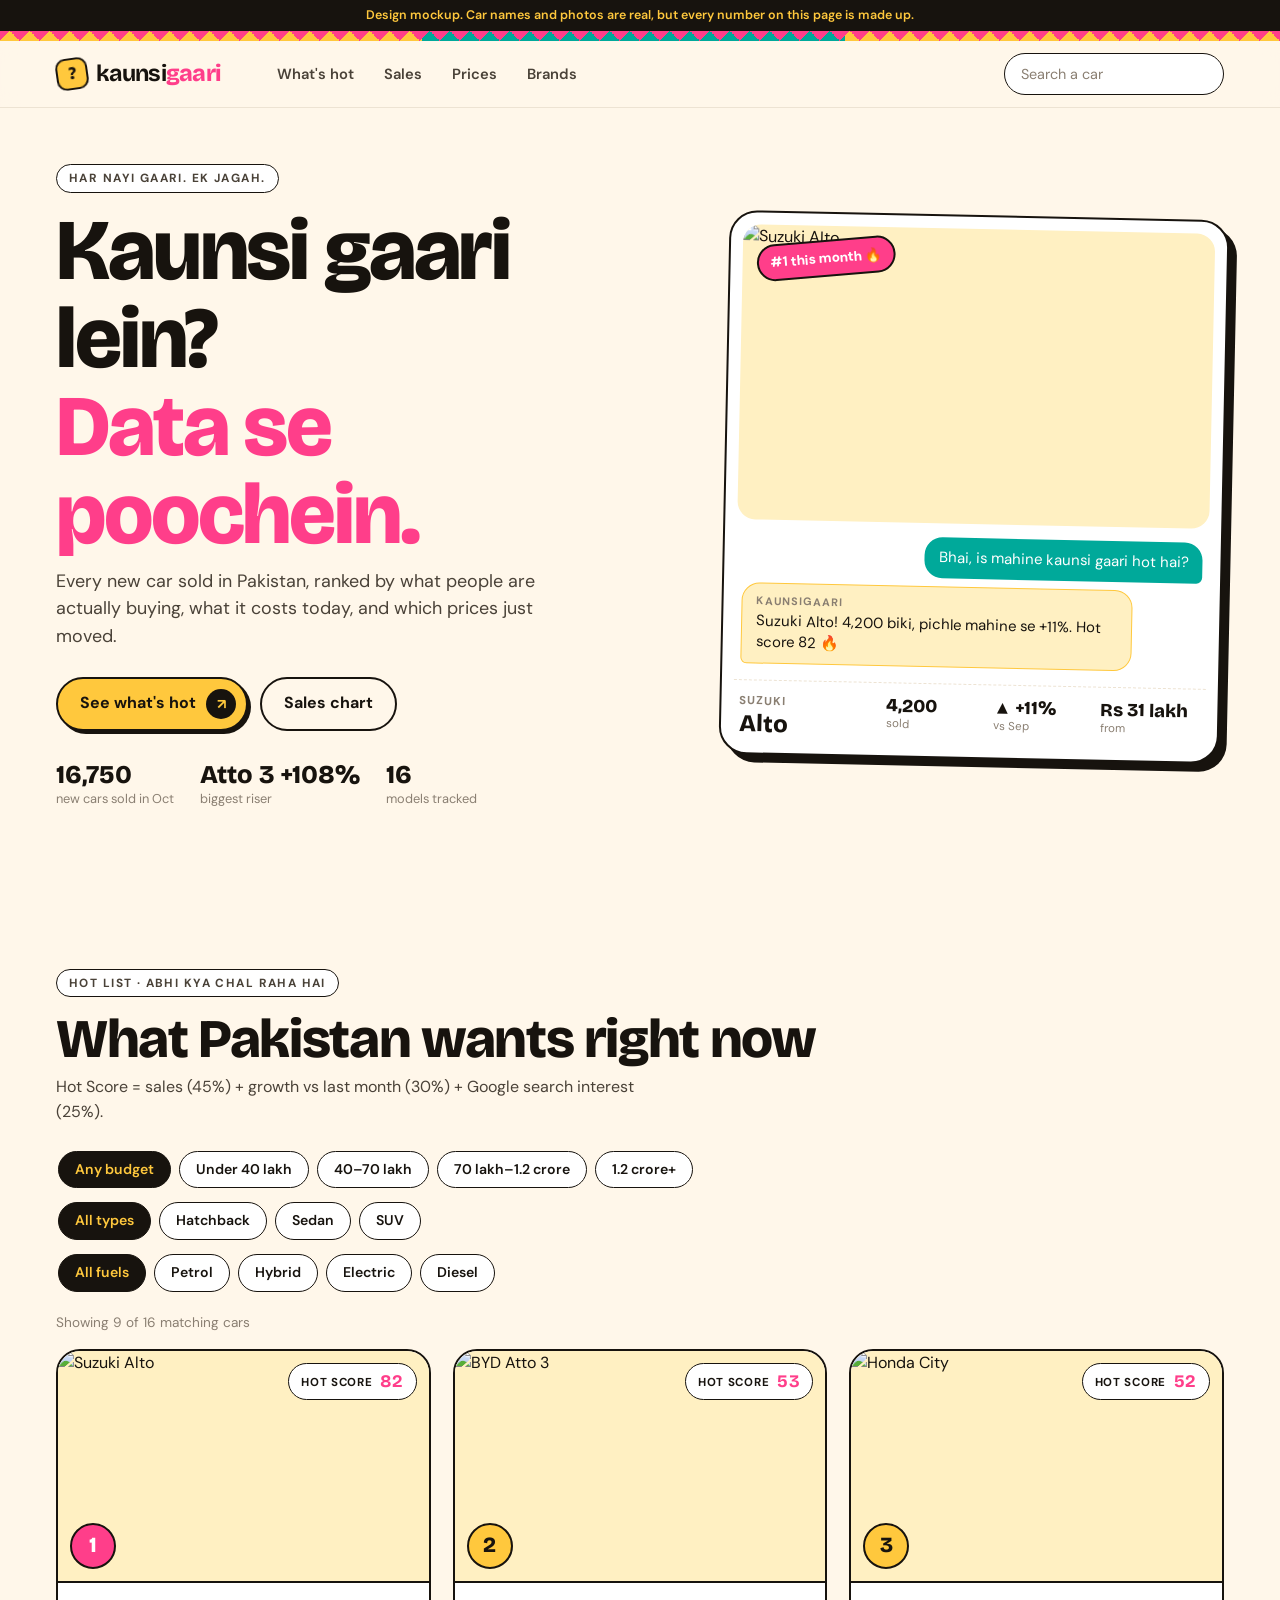
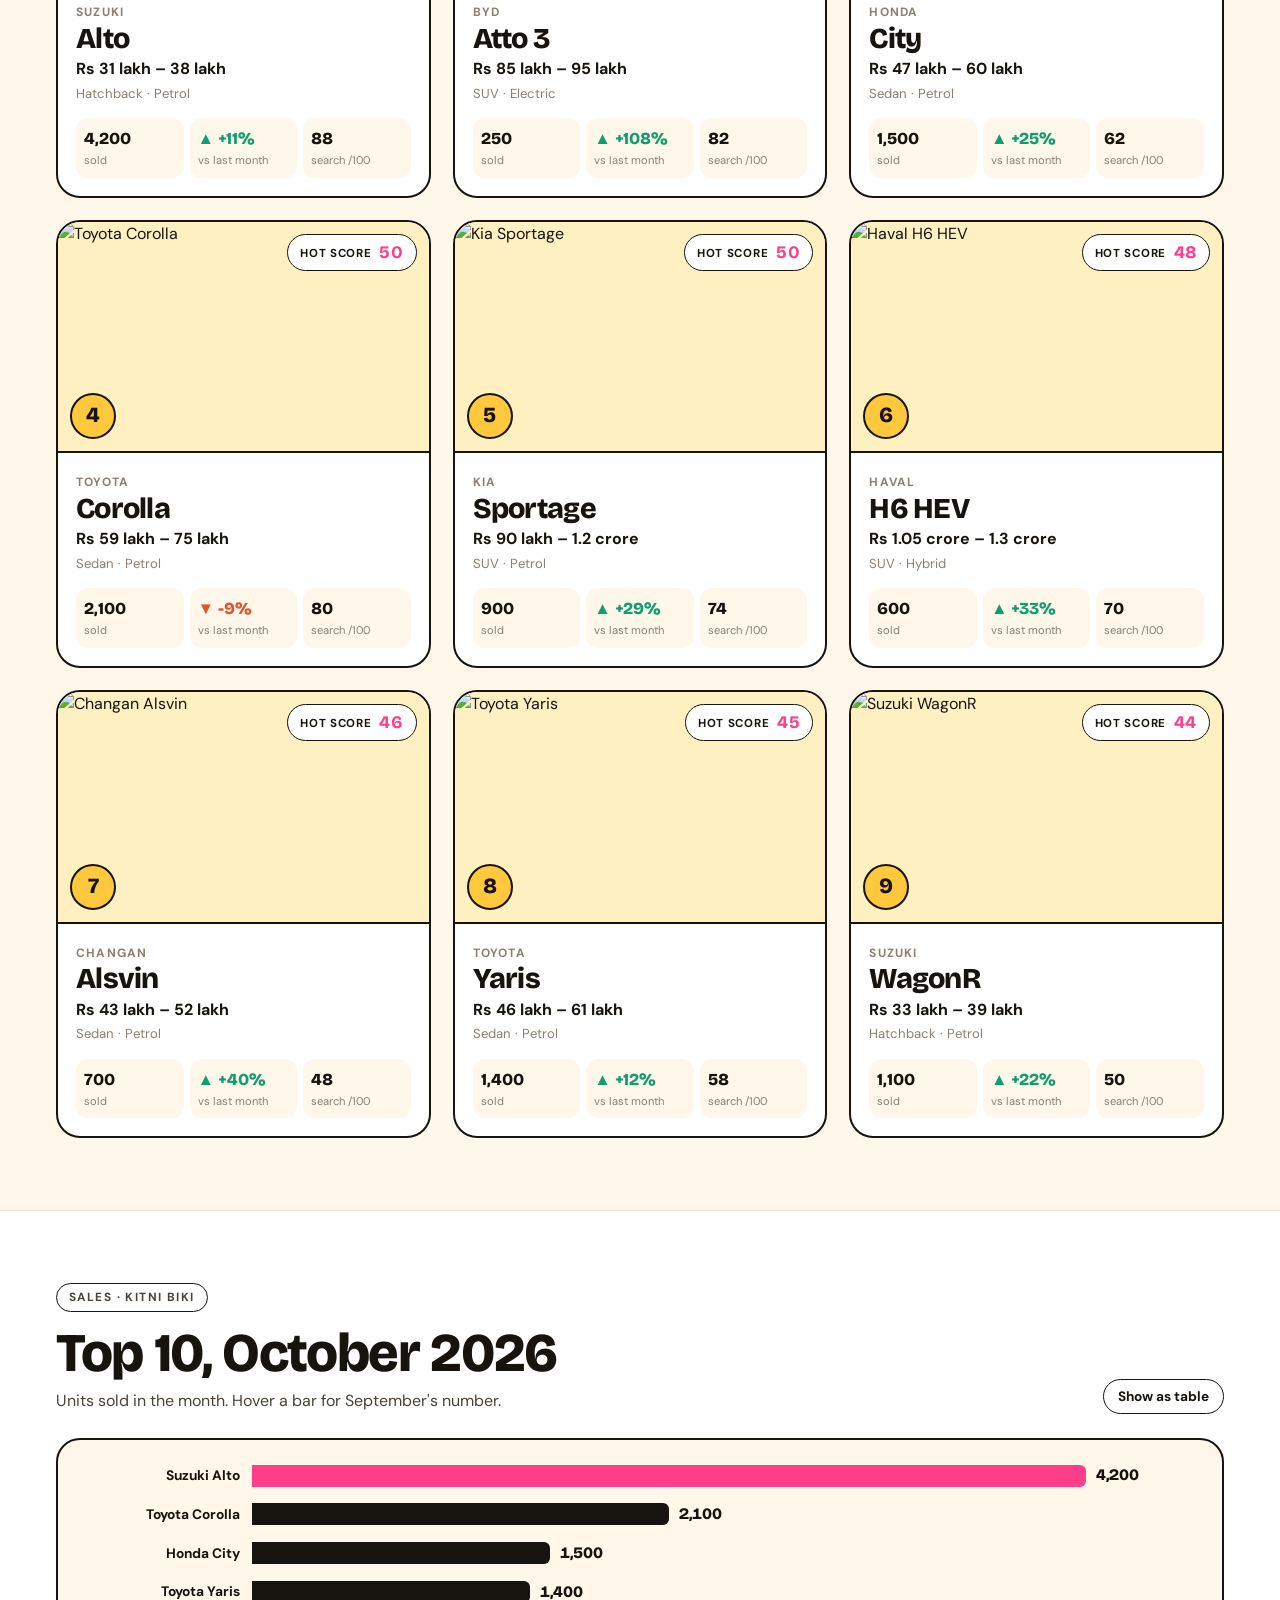
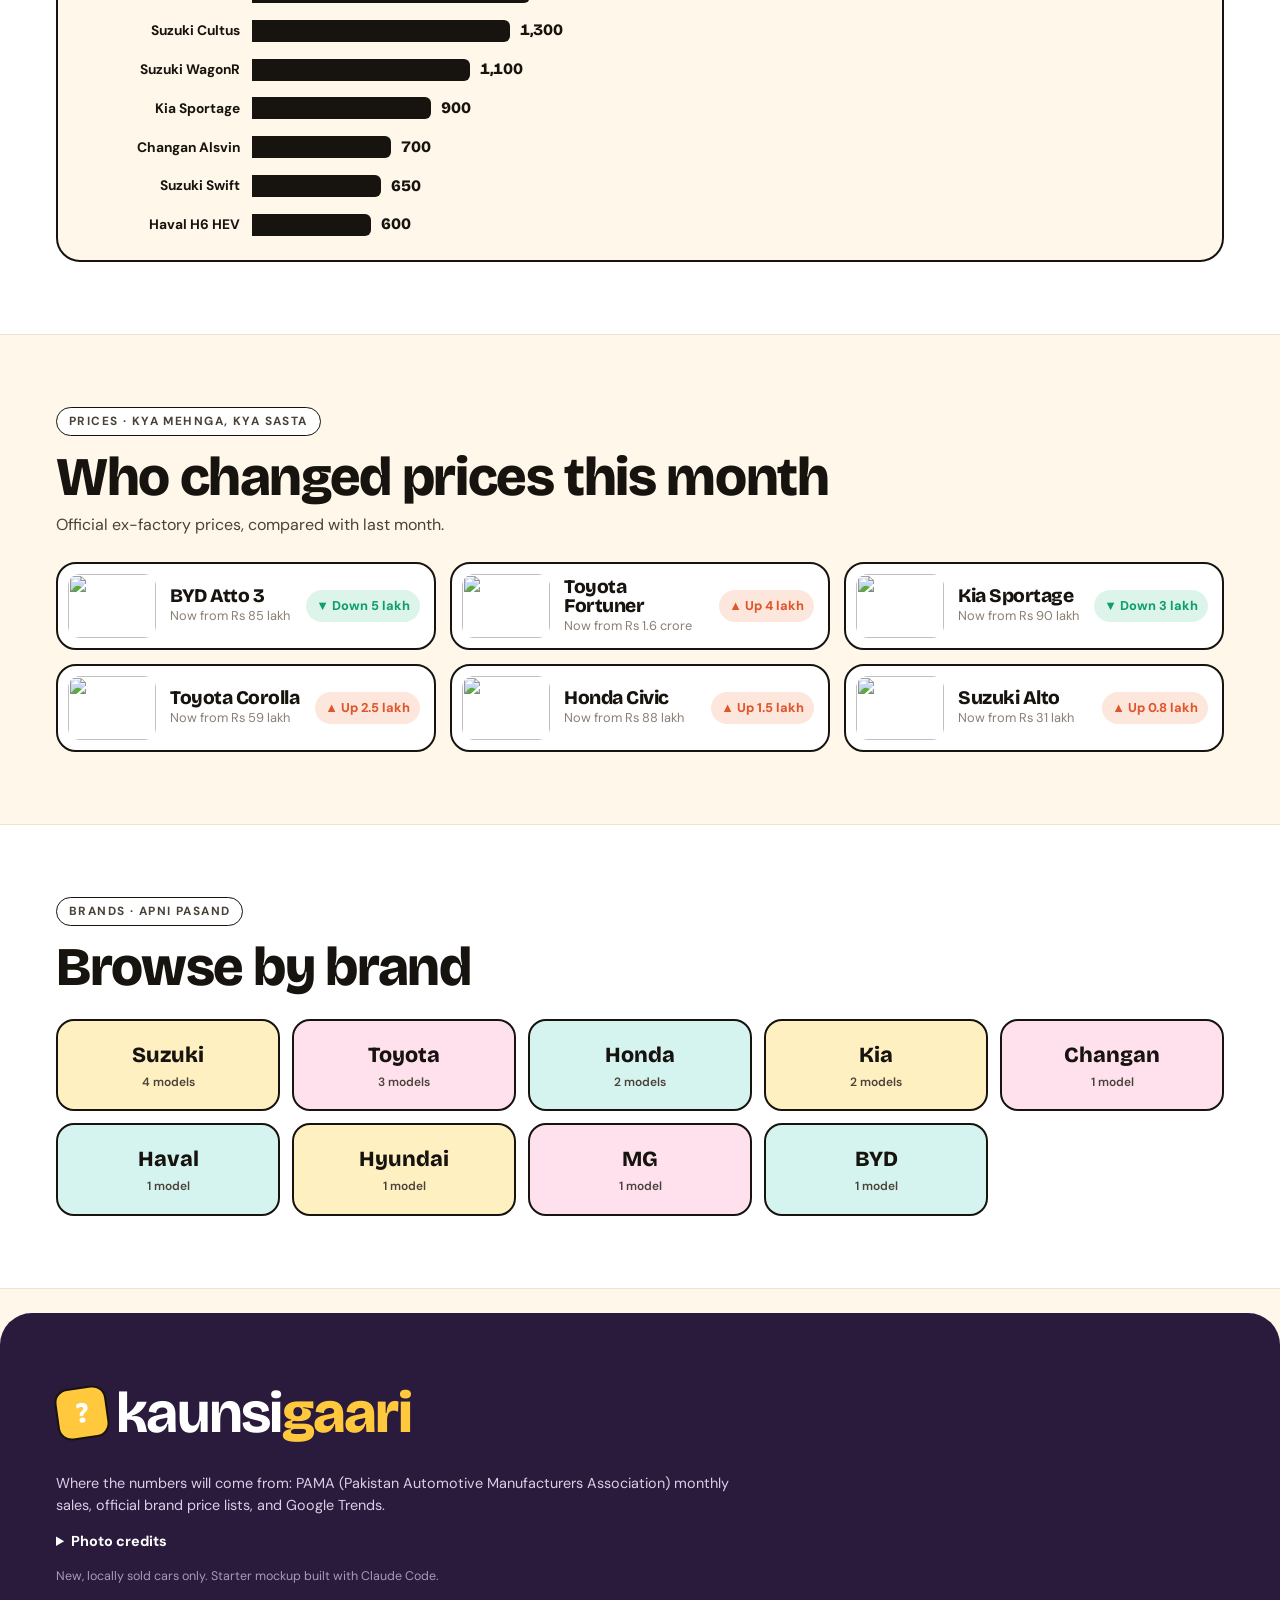
==== index.html @ cc5b9709 "Funky redesign: cream, truck-art colours, chat hero Warm cream pages with hot pink, yellow and teal," ====
<!doctype html>
<html lang="en">
<head>
  <meta charset="utf-8">
  <meta name="viewport" content="width=device-width, initial-scale=1">
  <title>KaunsiGaari | Which new car should you buy?</title>
  <meta name="description" content="Every new car sold in Pakistan, ranked by what's hot: monthly sales, momentum and search interest.">
  <link rel="preconnect" href="https://fonts.googleapis.com">
  <link rel="preconnect" href="https://fonts.gstatic.com" crossorigin>
  <link rel="stylesheet" href="https://fonts.googleapis.com/css2?family=Bricolage+Grotesque:opsz,wght@12..96,500..800&family=DM+Sans:opsz,wght@9..40,400..700&display=swap">
  <link rel="stylesheet" href="style.css?v=5">
</head>
<body>

  <!-- Mockup notice: remove once real data is plugged in -->
  <div class="mock-note">Design mockup. Car names and photos are real, but every number on this page is made up.</div>
  <div class="zigzag" aria-hidden="true"></div>

  <!-- Top bar -->
  <header class="topbar">
    <div class="container topbar__inner">
      <a href="#" class="logo"><span class="logo__mark">?</span><span>kaunsi<b>gaari</b></span></a>
      <nav class="nav">
        <a href="#hot">What's hot</a>
        <a href="#sales">Sales</a>
        <a href="#prices">Prices</a>
        <a href="#browse">Brands</a>
      </nav>
      <label class="search">
        <span class="sr-only">Search cars</span>
        <input type="search" id="search" placeholder="Search a car">
      </label>
    </div>
  </header>

  <main>
    <!-- Hero: the question on the left, this month's No. 1 car as a chat card on the right -->
    <section class="hero" id="hero">
      <div class="container hero__grid">
        <div class="hero__copy">
          <p class="kicker">Har nayi gaari. Ek jagah.</p>
          <h1 class="hero__title">Kaunsi gaari lein? <span class="hl">Data se poochein.</span></h1>
          <p class="hero__lead">Every new car sold in Pakistan, ranked by what people are actually buying, what it costs today, and which prices just moved.</p>
          <div class="hero__ctas">
            <a href="#hot" class="btn">See what's hot <span class="btn__arrow">↗</span></a>
            <a href="#sales" class="btn btn--ghost">Sales chart</a>
          </div>
          <div class="hero__stats">
            <div><b id="stat-total">0</b><span>new cars sold in Oct</span></div>
            <div><b id="stat-riser">-</b><span>biggest riser</span></div>
            <div><b id="stat-models">0</b><span>models tracked</span></div>
          </div>
        </div>

        <div class="hero__card">
          <div class="hero__photo">
            <img id="hero-img" alt="">
            <span class="sticker">#1 this month 🔥</span>
          </div>
          <div class="chat">
            <p class="bubble bubble--you">Bhai, is mahine kaunsi gaari hot hai?</p>
            <p class="bubble bubble--kg"><span class="bubble__from">kaunsigaari</span><span id="hero-chat"></span></p>
          </div>
          <div class="hero__facts">
            <div><span id="hero-brand"></span><b id="hero-name"></b></div>
            <div><b id="hero-sales">-</b><span>sold</span></div>
            <div><b id="hero-change">-</b><span>vs Sep</span></div>
            <div><b id="hero-price">-</b><span>from</span></div>
          </div>
        </div>
      </div>
    </section>

    <!-- What's hot -->
    <section class="section" id="hot">
      <div class="container">
        <div class="section__head">
          <div>
            <p class="kicker">Hot list · abhi kya chal raha hai</p>
            <h2>What Pakistan wants right now</h2>
            <p class="section__sub">Hot Score = sales (45%) + growth vs last month (30%) + Google search interest (25%).</p>
          </div>
        </div>

        <div class="filters" aria-label="Filter cars">
          <div class="chips" data-filter="budget" aria-label="Budget">
            <button class="chip is-on" data-value="all">Any budget</button>
            <button class="chip" data-value="0-40">Under 40 lakh</button>
            <button class="chip" data-value="40-70">40–70 lakh</button>
            <button class="chip" data-value="70-120">70 lakh–1.2 crore</button>
            <button class="chip" data-value="120-999">1.2 crore+</button>
          </div>
          <div class="chips" data-filter="body" aria-label="Body type">
            <button class="chip is-on" data-value="all">All types</button>
            <button class="chip" data-value="Hatchback">Hatchback</button>
            <button class="chip" data-value="Sedan">Sedan</button>
            <button class="chip" data-value="SUV">SUV</button>
          </div>
          <div class="chips" data-filter="fuel" aria-label="Fuel">
            <button class="chip is-on" data-value="all">All fuels</button>
            <button class="chip" data-value="Petrol">Petrol</button>
            <button class="chip" data-value="Hybrid">Hybrid</button>
            <button class="chip" data-value="Electric">Electric</button>
            <button class="chip" data-value="Diesel">Diesel</button>
          </div>
        </div>

        <p class="result-count" id="result-count"></p>
        <ol class="hot-list" id="hot-list"></ol>
        <p class="empty" id="empty" hidden>No cars match those filters. Try a wider budget.</p>
      </div>
    </section>

    <!-- Sales chart -->
    <section class="section section--alt" id="sales">
      <div class="container">
        <div class="section__head">
          <div>
            <p class="kicker">Sales · kitni biki</p>
            <h2>Top 10, October 2026</h2>
            <p class="section__sub">Units sold in the month. Hover a bar for September's number.</p>
          </div>
          <button class="link-btn" id="table-toggle" aria-expanded="false">Show as table</button>
        </div>
        <div class="chart" id="chart" role="img" aria-label="Bar chart of the top 10 cars by units sold"></div>
        <table class="data-table" id="data-table" hidden>
          <thead><tr><th>Car</th><th>October</th><th>September</th><th>Change</th></tr></thead>
          <tbody></tbody>
        </table>
        <div class="tooltip" id="tooltip" role="status" hidden></div>
      </div>
    </section>

    <!-- Price changes -->
    <section class="section" id="prices">
      <div class="container">
        <p class="kicker">Prices · kya mehnga, kya sasta</p>
        <h2>Who changed prices this month</h2>
        <p class="section__sub">Official ex-factory prices, compared with last month.</p>
        <div class="price-grid" id="price-grid"></div>
      </div>
    </section>

    <!-- Browse -->
    <section class="section section--alt" id="browse">
      <div class="container">
        <p class="kicker">Brands · apni pasand</p>
        <h2>Browse by brand</h2>
        <div class="brands" id="brands"></div>
      </div>
    </section>
  </main>

  <footer class="footer">
    <div class="container footer__inner">
      <a href="#" class="logo logo--big"><span class="logo__mark">?</span><span>kaunsi<b>gaari</b></span></a>
      <p>Where the numbers will come from: PAMA (Pakistan Automotive Manufacturers Association) monthly sales, official brand price lists, and Google Trends.</p>
      <details class="credits">
        <summary>Photo credits</summary>
        <p>Photos from Wikimedia Commons. Some show versions sold outside Pakistan.</p>
        <ul id="credits"></ul>
      </details>
      <p class="footer__small">New, locally sold cars only. Starter mockup built with Claude Code.</p>
    </div>
  </footer>

  <script src="photos.js"></script>
  <script src="data.js?v=5"></script>
  <script src="script.js?v=5"></script>
</body>
</html>
---- style.css ----
/* =====================================================================
   KaunsiGaari: funky & friendly
   Warm cream pages, chunky rounded shapes, truck-art colours
   (hot pink, sunny yellow, teal), Roman Urdu labels.
   ===================================================================== */
:root {
  --cream: #FFF7EA;
  --paper: #FFFFFF;
  --ink: #17130E;
  --ink-2: #4A4238;
  --muted: #8A7F72;
  --line: #EDE3D3;
  --pink: #FF3E8A;
  --pink-soft: #FFE1EE;
  --yellow: #FFC83D;
  --yellow-soft: #FFF0C2;
  --teal: #00A99A;
  --teal-soft: #D5F3EF;
  --plum: #2A1B3D;       /* dark panels */
  --good: #0E9F6E;       /* always with ▲/▼ and words */
  --bad: #E0562B;
  --radius: 24px;
  --head: "Bricolage Grotesque", "DM Sans", Arial, sans-serif;
  --body: "DM Sans", Arial, sans-serif;
}

* { box-sizing: border-box; }
html { scroll-behavior: smooth; scroll-padding-top: 80px; }
body { margin: 0; font-family: var(--body); color: var(--ink); background: var(--cream); line-height: 1.55; }
h1, h2, h3 { font-family: var(--head); font-weight: 800; line-height: 1.02; margin: 0 0 .5rem; letter-spacing: -.025em; }
a { color: inherit; }
button { font: inherit; }
img { display: block; max-width: 100%; }
.container { width: 100%; max-width: 1200px; margin: 0 auto; padding: 0 16px; }
.sr-only { position: absolute; width: 1px; height: 1px; overflow: hidden; clip: rect(0 0 0 0); }

.mock-note { background: var(--ink); color: var(--yellow); font-size: .78rem; font-weight: 600; text-align: center; padding: 6px 16px; }
/* Truck-art style zigzag ribbon */
.zigzag {
  height: 10px;
  background:
    linear-gradient(135deg, var(--pink) 25%, transparent 25%) 0 0 / 20px 20px,
    linear-gradient(225deg, var(--pink) 25%, transparent 25%) 0 0 / 20px 20px,
    linear-gradient(90deg, var(--yellow) 0 33%, var(--teal) 33% 66%, var(--yellow) 66%);
}

/* Little label above headings */
.kicker {
  display: inline-block; margin: 0 0 .9rem;
  font-size: .74rem; font-weight: 700; letter-spacing: .12em; text-transform: uppercase;
  color: var(--ink-2); background: var(--paper); border: 1.5px solid var(--ink);
  padding: 4px 12px; border-radius: 999px;
}

/* Pill buttons with a round arrow */
.btn {
  display: inline-flex; align-items: center; gap: 10px;
  background: var(--yellow); color: var(--ink); font-weight: 700; text-decoration: none;
  padding: 10px 10px 10px 22px; border-radius: 999px; border: 2px solid var(--ink);
  box-shadow: 3px 3px 0 var(--ink); transition: transform .15s, box-shadow .15s;
}
.btn:hover { transform: translate(-2px, -2px); box-shadow: 5px 5px 0 var(--ink); }
.btn__arrow { display: grid; place-items: center; width: 30px; height: 30px; border-radius: 50%; background: var(--ink); color: var(--yellow); font-size: .9rem; }
.btn--ghost { background: transparent; box-shadow: none; padding: 10px 22px; }
.btn--ghost:hover { background: var(--paper); box-shadow: 3px 3px 0 var(--ink); }

/* ===== Top bar ===== */
.topbar { position: sticky; top: 0; z-index: 40; background: rgba(255,247,234,.9); backdrop-filter: blur(10px); border-bottom: 1.5px solid var(--line); }
.topbar__inner { display: flex; align-items: center; gap: 16px; height: 66px; }
.logo { display: inline-flex; align-items: center; gap: 8px; font-family: var(--head); font-weight: 700; font-size: 1.45rem; text-decoration: none; letter-spacing: -.03em; }
.logo b { font-weight: 800; color: var(--pink); }
.logo__mark { display: grid; place-items: center; width: 32px; height: 32px; border-radius: 10px; background: var(--yellow); border: 2px solid var(--ink); font-weight: 800; font-size: 1.1rem; transform: rotate(-8deg); }
.nav { display: none; gap: 6px; font-weight: 600; font-size: .92rem; }
.nav a { text-decoration: none; color: var(--ink-2); padding: 6px 12px; border-radius: 999px; }
.nav a:hover { background: var(--paper); color: var(--ink); }
.search { margin-left: auto; flex: 0 1 220px; }
.search input { width: 100%; border: 1.5px solid var(--ink); border-radius: 999px; padding: 9px 16px; font: inherit; font-size: .9rem; background: var(--paper); color: var(--ink); }
.search input::placeholder { color: var(--muted); }
.search input:focus { outline: 3px solid var(--pink); outline-offset: 1px; }

/* ===== Hero ===== */
.hero { padding: 40px 0 64px; overflow: hidden; }
.hero__grid { display: grid; gap: 36px; align-items: center; }
.hero__title { font-size: clamp(2.8rem, 9vw, 5.4rem); }
.hl { display: block; color: var(--pink); }
.hero__lead { color: var(--ink-2); font-size: 1.12rem; max-width: 520px; margin: 0 0 26px; }
.hero__ctas { display: flex; flex-wrap: wrap; gap: 12px; margin-bottom: 30px; }
.hero__stats { display: grid; grid-template-columns: repeat(3, auto); gap: 10px 26px; justify-content: start; }
.hero__stats div { display: flex; flex-direction: column; }
.hero__stats b { font-family: var(--head); font-size: 1.6rem; font-weight: 800; line-height: 1.1; }
.hero__stats span { color: var(--muted); font-size: .8rem; }

.hero__card { position: relative; background: var(--paper); border: 2px solid var(--ink); border-radius: 28px; box-shadow: 8px 8px 0 var(--ink); padding: 12px; transform: rotate(1.2deg); }
.hero__photo { position: relative; border-radius: 18px; overflow: hidden; aspect-ratio: 16 / 10; background: var(--yellow-soft); }
.hero__photo img { width: 100%; height: 100%; object-fit: cover; }
.sticker { position: absolute; top: 14px; left: 14px; background: var(--pink); color: #fff; font-weight: 800; font-size: .85rem; padding: 6px 12px; border-radius: 999px; border: 2px solid var(--ink); transform: rotate(-6deg); }
.chat { display: grid; gap: 8px; padding: 14px 6px 6px; }
.bubble { margin: 0; max-width: 85%; padding: 10px 14px; border-radius: 18px; font-size: .93rem; line-height: 1.4; }
.bubble--you { justify-self: end; background: var(--teal); color: #fff; border-bottom-right-radius: 6px; }
.bubble--kg { background: var(--yellow-soft); border: 1.5px solid var(--yellow); border-bottom-left-radius: 6px; }
.bubble__from { display: block; font-size: .68rem; font-weight: 700; text-transform: uppercase; letter-spacing: .1em; color: var(--muted); margin-bottom: 2px; }
.hero__facts { display: grid; grid-template-columns: 1.4fr repeat(3, 1fr); gap: 8px; border-top: 1.5px dashed var(--line); margin-top: 10px; padding: 12px 6px 4px; }
.hero__facts div { display: flex; flex-direction: column; }
.hero__facts b { font-family: var(--head); font-weight: 800; font-size: 1.15rem; line-height: 1.1; }
.hero__facts span { color: var(--muted); font-size: .72rem; }
.hero__facts div:first-child span { order: -1; font-weight: 700; text-transform: uppercase; letter-spacing: .08em; }
.hero__facts div:first-child b { font-size: 1.5rem; }

/* ===== Sections ===== */
.section { padding: 72px 0; }
.section--alt { background: var(--paper); border-top: 1.5px solid var(--line); border-bottom: 1.5px solid var(--line); }
.section h2 { font-size: clamp(2.1rem, 6vw, 3.4rem); }
.section__sub { color: var(--ink-2); margin: 0 0 24px; max-width: 620px; }
.section__head { display: flex; flex-wrap: wrap; align-items: flex-end; justify-content: space-between; gap: 8px 24px; }

/* Filter chips */
.filters { display: grid; gap: 10px; margin-bottom: 18px; }
.chips { display: flex; gap: 8px; overflow-x: auto; scrollbar-width: none; padding: 2px; }
.chip { flex: none; border: 1.5px solid var(--ink); background: var(--paper); color: var(--ink); border-radius: 999px; padding: 7px 16px; font-size: .88rem; font-weight: 600; cursor: pointer; transition: background .15s; }
.chip:hover { background: var(--yellow-soft); }
.chip.is-on { background: var(--ink); color: var(--yellow); }
.result-count { color: var(--muted); font-size: .85rem; margin: 0 0 16px; }

/* ===== Hot list cards ===== */
.hot-list { list-style: none; margin: 0; padding: 0; display: grid; gap: 22px; }
.car { position: relative; background: var(--paper); border: 2px solid var(--ink); border-radius: var(--radius); overflow: hidden; transition: transform .2s, box-shadow .2s; }
.car:hover { transform: translate(-3px, -3px) rotate(-.4deg); box-shadow: 6px 6px 0 var(--ink); }
.car__link { position: absolute; inset: 0; z-index: 2; border-radius: var(--radius); }
.car__link:focus-visible { outline: 3px solid var(--pink); outline-offset: 2px; }
.car__photo { position: relative; aspect-ratio: 16 / 10; background: var(--yellow-soft); overflow: hidden; border-bottom: 2px solid var(--ink); }
.car__photo img { width: 100%; height: 100%; object-fit: cover; transition: transform .5s; }
.car:hover .car__photo img { transform: scale(1.05); }
.car__rank { position: absolute; left: 12px; bottom: 12px; z-index: 1; display: grid; place-items: center; width: 46px; height: 46px; border-radius: 50%; background: var(--yellow); border: 2px solid var(--ink); font-family: var(--head); font-weight: 800; font-size: 1.35rem; }
.car--top .car__rank { background: var(--pink); color: #fff; }
.score { position: absolute; top: 12px; right: 12px; z-index: 1; background: var(--paper); border: 1.5px solid var(--ink); border-radius: 999px; padding: 4px 12px; font-size: .72rem; font-weight: 700; text-transform: uppercase; letter-spacing: .06em; }
.score b { font-family: var(--head); font-size: 1.1rem; color: var(--pink); margin-left: 4px; vertical-align: -1px; }
.car__body { padding: 16px 18px 18px; }
.car__brand { color: var(--muted); font-size: .75rem; font-weight: 700; text-transform: uppercase; letter-spacing: .1em; }
.car__name { font-size: 1.8rem; margin: 0 0 4px; }
.car__price { font-weight: 700; margin: 0; }
.car__meta { color: var(--muted); font-size: .82rem; margin: 2px 0 0; }
.car__signals { display: grid; grid-template-columns: repeat(3, 1fr); gap: 6px; margin-top: 14px; }
.signal { font-size: .7rem; color: var(--muted); background: var(--cream); border-radius: 12px; padding: 8px 10px; }
.signal b { display: block; font-family: var(--head); font-size: 1.15rem; color: var(--ink); font-weight: 800; }
.signal .up { color: var(--good); }
.signal .dn { color: var(--bad); }
.empty { color: var(--muted); text-align: center; padding: 32px 0; }

/* ===== Sales chart: one colour (ink), the leader in pink ===== */
.chart { display: grid; gap: 4px; background: var(--cream); border: 2px solid var(--ink); border-radius: var(--radius); padding: 18px 16px; }
.bar-row { display: grid; grid-template-columns: 112px 1fr; align-items: center; gap: 12px; padding: 5px 6px; border-radius: 10px; text-decoration: none; color: inherit; }
.bar-row:hover { background: var(--paper); }
.bar-row__label { font-size: .86rem; font-weight: 700; text-align: right; white-space: nowrap; overflow: hidden; text-overflow: ellipsis; }
.bar-row__track { display: flex; align-items: center; gap: 10px; }
.bar { height: 22px; background: var(--ink); border-radius: 0 6px 6px 0; min-width: 2px; transition: width .7s cubic-bezier(.2,.8,.2,1); }
.bar-row:first-child .bar { background: var(--pink); }
.bar-row:hover .bar { opacity: .85; }
.bar-row__val { font-family: var(--head); font-weight: 800; font-size: 1rem; font-variant-numeric: tabular-nums; }
.tooltip { position: fixed; z-index: 50; pointer-events: none; background: var(--ink); color: #fff; font-size: .82rem; padding: 8px 12px; border-radius: 12px; }
.tooltip b { display: block; font-size: .9rem; color: var(--yellow); }
.link-btn { background: var(--paper); border: 1.5px solid var(--ink); border-radius: 999px; color: var(--ink); font-weight: 700; font-size: .85rem; cursor: pointer; padding: 6px 14px; margin: 0 0 24px; }
.link-btn:hover { background: var(--yellow-soft); }
.data-table { width: 100%; border-collapse: collapse; font-size: .92rem; font-variant-numeric: tabular-nums; background: var(--paper); }
.data-table th, .data-table td { text-align: left; padding: 10px 12px; border-bottom: 1.5px solid var(--line); }
.data-table th { color: var(--muted); font-weight: 700; font-size: .74rem; text-transform: uppercase; letter-spacing: .08em; }

/* ===== Price changes ===== */
.price-grid { display: grid; gap: 14px; }
.price-card { display: flex; align-items: center; gap: 14px; background: var(--paper); border: 2px solid var(--ink); border-radius: 20px; padding: 10px; text-decoration: none; color: inherit; transition: transform .15s, box-shadow .15s; }
.price-card:hover { transform: translate(-2px, -2px); box-shadow: 4px 4px 0 var(--ink); }
.price-card img { width: 88px; height: 64px; object-fit: cover; border-radius: 12px; flex: none; }
.price-card div { flex: 1; min-width: 0; }
.price-card h3 { font-size: 1.2rem; margin: 0; }
.price-card p { margin: 0; color: var(--muted); font-size: .8rem; }
.delta { font-weight: 800; font-size: .8rem; white-space: nowrap; padding: 6px 10px; border-radius: 999px; margin-right: 4px; }
.delta--up { color: var(--bad); background: #FDE6DC; }
.delta--down { color: var(--good); background: #DDF4EA; }

/* ===== Brands: colourful stickers ===== */
.brands { display: grid; grid-template-columns: repeat(2, 1fr); gap: 12px; margin-top: 24px; }
.brand { background: var(--yellow-soft); border: 2px solid var(--ink); border-radius: 18px; padding: 18px 12px; text-align: center; text-decoration: none; font-family: var(--head); font-weight: 800; font-size: 1.35rem; transition: transform .15s; }
.brand:nth-child(3n+2) { background: var(--pink-soft); }
.brand:nth-child(3n) { background: var(--teal-soft); }
.brand:hover { transform: rotate(-2deg) scale(1.03); }
.brand small { display: block; font-family: var(--body); font-weight: 600; color: var(--ink-2); font-size: .75rem; }

/* ===== Footer: dark plum panel ===== */
.footer { background: var(--plum); color: #D9CFE6; padding: 56px 0 40px; font-size: .9rem; border-radius: 32px 32px 0 0; margin-top: 24px; }
.footer__inner { display: grid; gap: 14px; }
.footer .logo { color: #fff; }
.footer .logo b { color: var(--yellow); }
.logo--big { font-size: clamp(2.2rem, 7vw, 3.6rem); }
.logo--big .logo__mark { width: 52px; height: 52px; font-size: 1.8rem; border-radius: 14px; }
.footer p { margin: 0; max-width: 700px; }
.footer__small { font-size: .78rem; color: #A898BC; }
.credits summary { cursor: pointer; font-weight: 700; color: #fff; }
.credits p { margin: 8px 0; font-size: .8rem; color: #A898BC; }
.credits ul { margin: 0; padding-left: 18px; font-size: .78rem; color: #A898BC; }
.credits li { margin-bottom: 4px; break-inside: avoid; }
.credits a, .footer a { color: #fff; }

/* =================== Car detail page =================== */
.back-link { margin-left: auto; text-decoration: none; font-weight: 700; font-size: .88rem; border: 1.5px solid var(--ink); border-radius: 999px; padding: 6px 14px; background: var(--paper); }
.back-link:hover { background: var(--yellow-soft); }
.d-hero { padding: 36px 0 48px; }
.d-hero__grid { display: grid; gap: 28px; align-items: center; }
.d-hero h1 { font-size: clamp(3rem, 10vw, 5.6rem); }
.d-hero h1 span { display: block; font-size: .32em; color: var(--muted); letter-spacing: .06em; text-transform: uppercase; font-weight: 700; margin-bottom: 6px; }
.d-price { font-family: var(--head); font-weight: 800; font-size: 1.7rem; margin: 6px 0 14px; color: var(--pink); }
.tags { display: flex; flex-wrap: wrap; gap: 8px; }
.tag { border: 1.5px solid var(--ink); background: var(--paper); border-radius: 999px; padding: 4px 12px; font-size: .82rem; font-weight: 700; }
.d-hero__photo { position: relative; border: 2px solid var(--ink); border-radius: 28px; overflow: hidden; box-shadow: 8px 8px 0 var(--ink); aspect-ratio: 16 / 10; transform: rotate(-1deg); background: var(--yellow-soft); }
.d-hero__photo img { width: 100%; height: 100%; object-fit: cover; }

.stats4 { display: grid; grid-template-columns: repeat(2, 1fr); gap: 12px; }
.stats4 div { background: var(--paper); border: 2px solid var(--ink); border-radius: 20px; padding: 14px 16px; display: flex; flex-direction: column; }
.stats4 div:nth-child(1) { background: var(--yellow-soft); }
.stats4 div:nth-child(2) { background: var(--teal-soft); }
.stats4 div:nth-child(3) { background: var(--pink-soft); }
.stats4 b { font-family: var(--head); font-weight: 800; font-size: 1.7rem; line-height: 1.1; }
.stats4 span { color: var(--ink-2); font-size: .8rem; }
.good { color: var(--good); }
.bad { color: var(--bad); }

.detail-grid { display: grid; gap: 20px; }
.panel { background: var(--paper); border: 2px solid var(--ink); border-radius: var(--radius); padding: 24px; }
.section--alt .panel { background: var(--cream); }
.panel__title { font-size: 2rem; }
.panel__note { color: var(--muted); font-size: .8rem; margin: 16px 0 0; }

/* 6-month column chart */
.cols { display: grid; grid-template-columns: repeat(6, 1fr); gap: 10px; align-items: end; height: 230px; margin-top: 18px; }
.col { height: 100%; display: flex; flex-direction: column; justify-content: flex-end; text-align: center; cursor: default; }
.col__val { font-family: var(--head); font-weight: 800; font-size: 1rem; min-height: 1.4em; }
.col__bar { display: block; flex: none; background: var(--ink); border-radius: 10px 10px 0 0; transition: height .7s cubic-bezier(.2,.8,.2,1); }
.col--now .col__bar { background: var(--pink); }
.col:hover .col__bar { opacity: .85; }
.col__label { margin-top: 8px; font-size: .75rem; font-weight: 700; color: var(--muted); text-transform: uppercase; letter-spacing: .06em; border-top: 2px solid var(--ink); padding-top: 6px; }

/* Hot Score breakdown */
.score-big { display: flex; align-items: baseline; gap: 6px; margin: 0 0 18px; }
.score-big b { font-family: var(--head); font-weight: 800; font-size: 5rem; line-height: .9; color: var(--pink); }
.score-big span { color: var(--muted); font-weight: 700; }
.meters { display: grid; gap: 16px; }
.meter__top { display: flex; justify-content: space-between; align-items: baseline; font-weight: 700; font-size: .92rem; }
.meter__top b { font-family: var(--head); font-size: 1.3rem; }
.meter__top small { color: var(--muted); font-size: .8rem; }
.meter__track { height: 12px; background: var(--cream); border: 1.5px solid var(--ink); border-radius: 999px; margin-top: 6px; overflow: hidden; }
.meter__track span { display: block; height: 100%; background: var(--yellow); border-right: 1.5px solid var(--ink); }
.meter__why { margin: 4px 0 0; color: var(--muted); font-size: .8rem; }

/* Variants & specs */
.variants { margin-top: 12px; border-radius: 14px; overflow: hidden; }
.variants td:last-child { font-family: var(--head); font-weight: 800; font-size: 1.1rem; }
.specs { display: grid; grid-template-columns: repeat(2, 1fr); gap: 8px; margin: 12px 0 0; }
.specs div { background: var(--paper); border: 1.5px solid var(--line); border-radius: 14px; padding: 12px 14px; }
.specs dt { color: var(--muted); font-size: .72rem; font-weight: 700; text-transform: uppercase; letter-spacing: .08em; }
.specs dd { margin: 2px 0 0; font-weight: 700; }
.specs dd.soon { color: var(--muted); font-weight: 500; font-style: italic; }

/* ===== Tablet and up ===== */
@media (min-width: 640px) {
  .hot-list { grid-template-columns: repeat(2, 1fr); }
  .price-grid { grid-template-columns: repeat(2, 1fr); }
  .brands { grid-template-columns: repeat(3, 1fr); }
  .bar-row { grid-template-columns: 160px 1fr; }
  .stats4 { grid-template-columns: repeat(4, 1fr); }
  .credits ul { columns: 2; }
}

/* ===== Desktop ===== */
@media (min-width: 960px) {
  .nav { display: flex; margin-left: 28px; }
  .hero { padding: 56px 0 88px; }
  .hero__grid { grid-template-columns: 1.1fr .9fr; gap: 56px; }
  .d-hero__grid { grid-template-columns: 1fr 1.1fr; gap: 48px; }
  .hot-list { grid-template-columns: repeat(3, 1fr); }
  .price-grid { grid-template-columns: repeat(3, 1fr); }
  .brands { grid-template-columns: repeat(5, 1fr); }
  .detail-grid { grid-template-columns: 1.4fr 1fr; }
}

@media (prefers-reduced-motion: reduce) {
  html { scroll-behavior: auto; }
  .bar, .col__bar, .car, .btn, .car__photo img, .brand { transition: none; }
}
.hero__facts b { white-space: nowrap; }
.signal b { white-space: nowrap; font-size: 1.05rem; }
.signal { padding: 8px; }
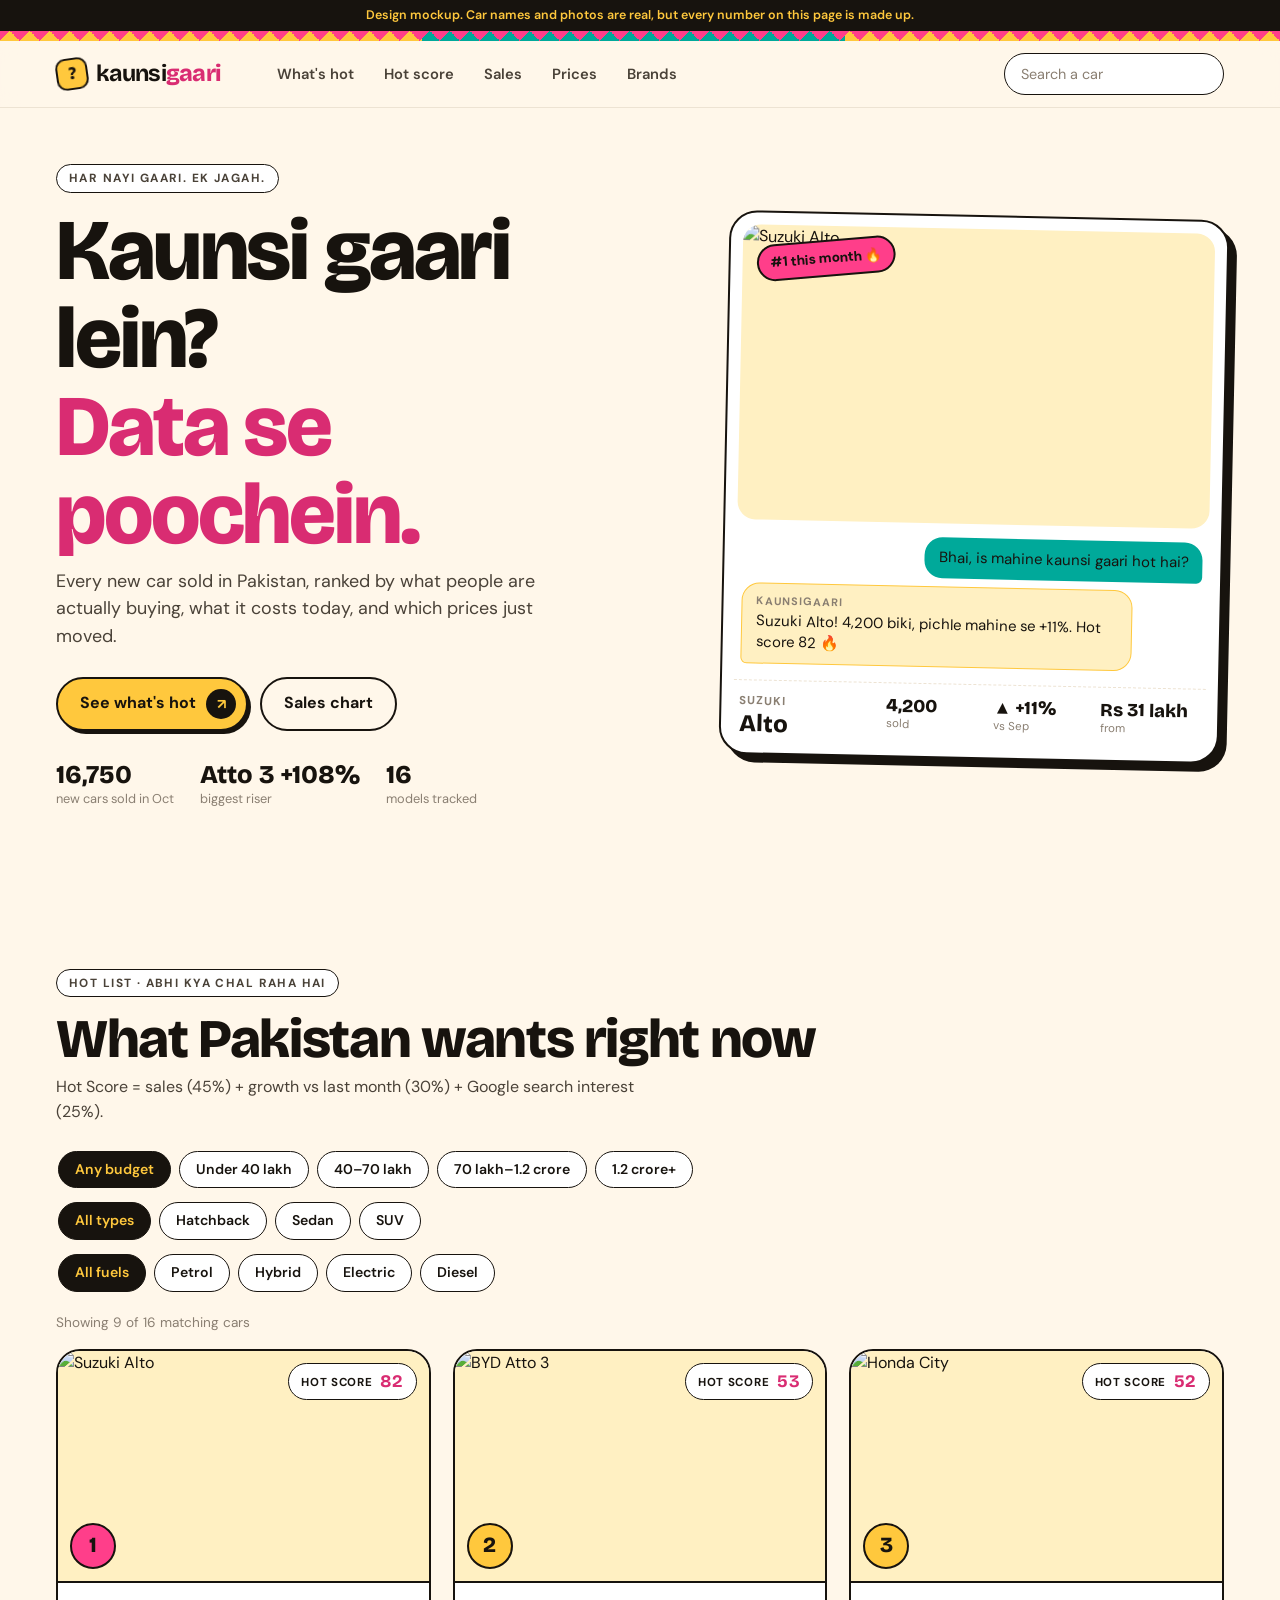
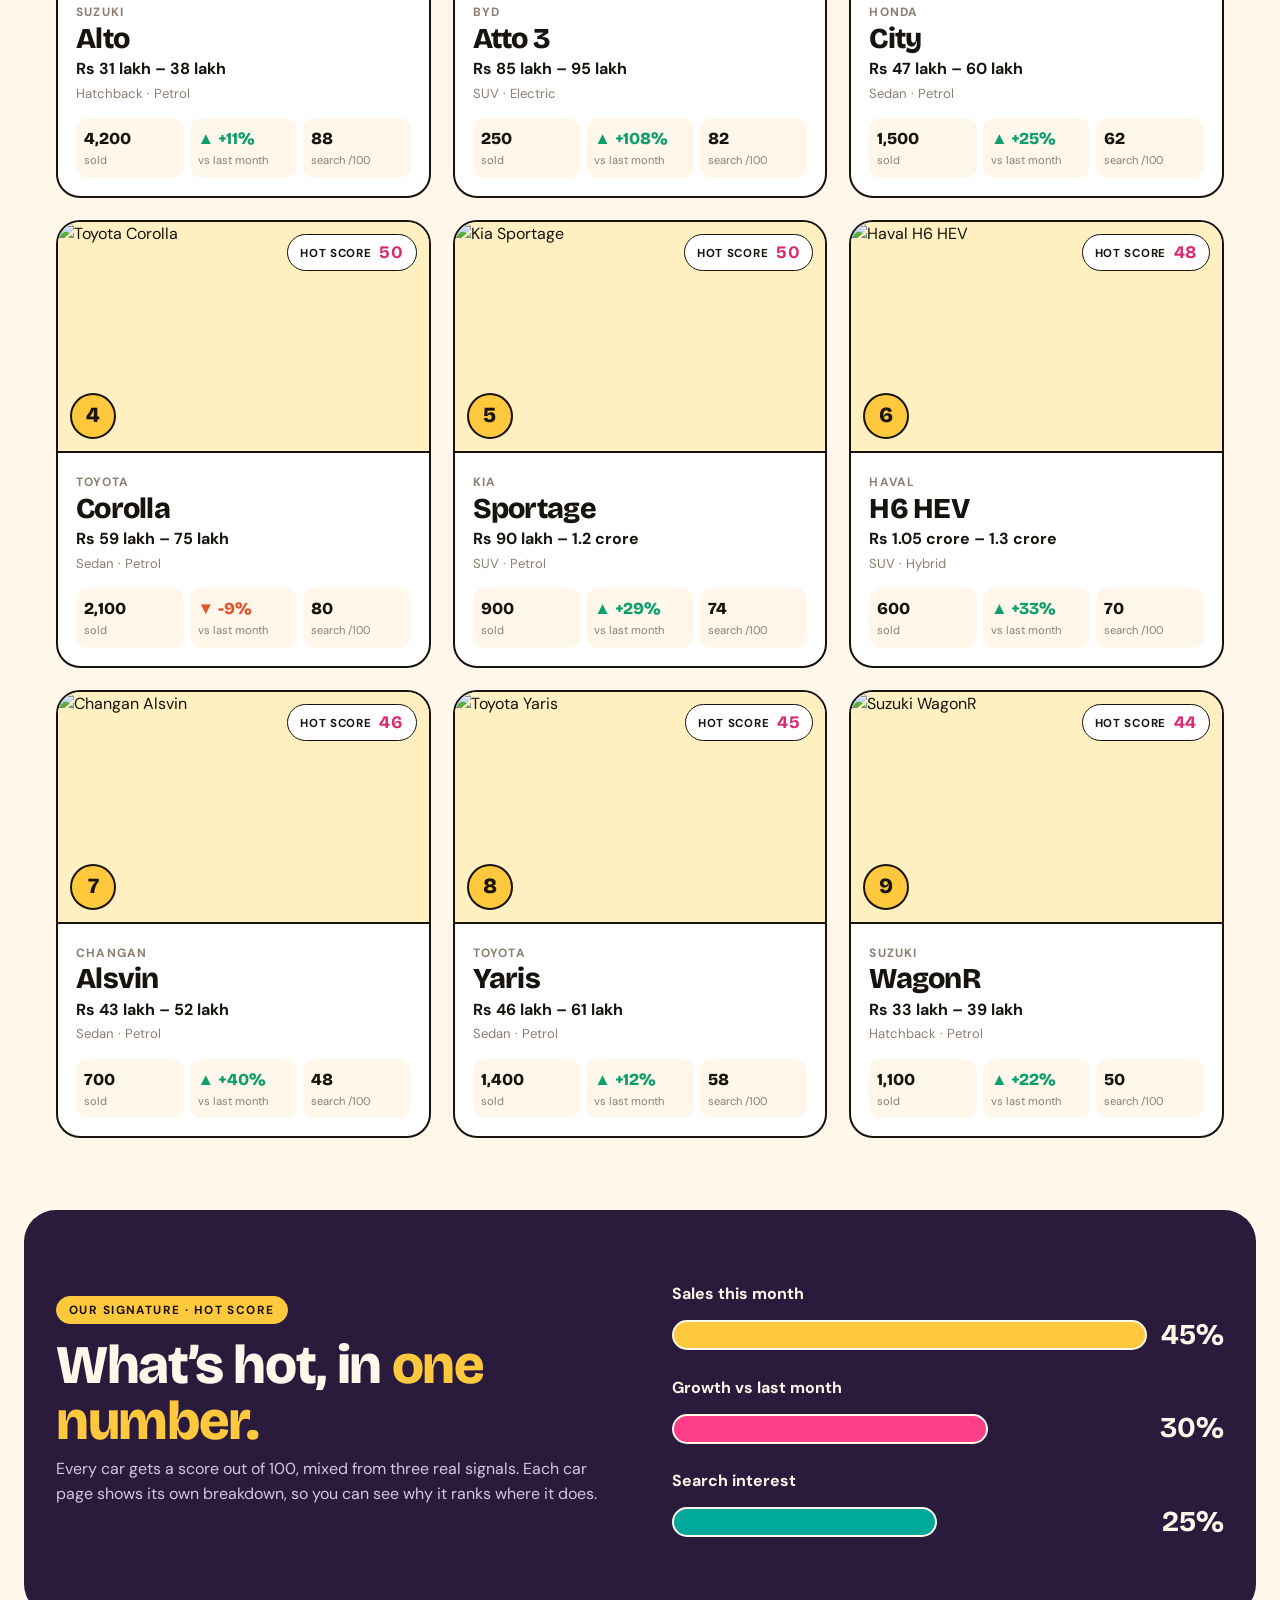
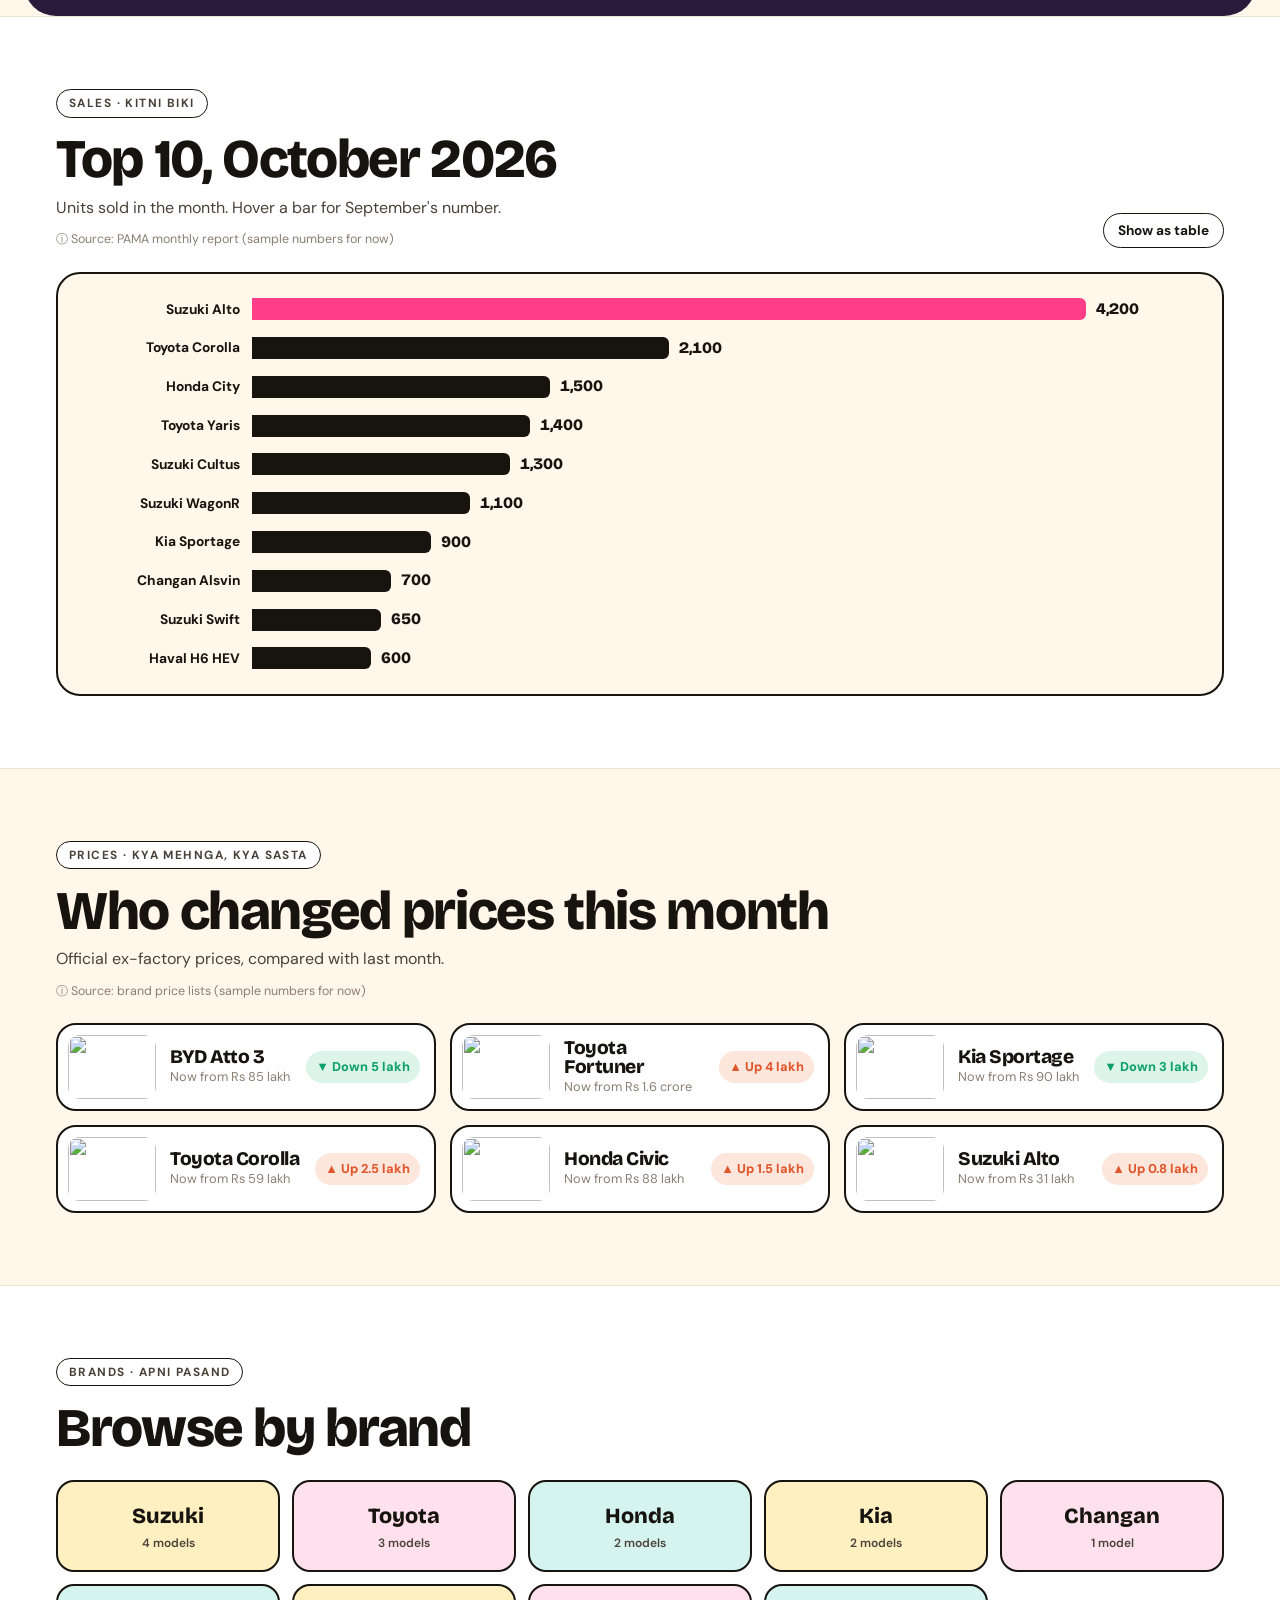
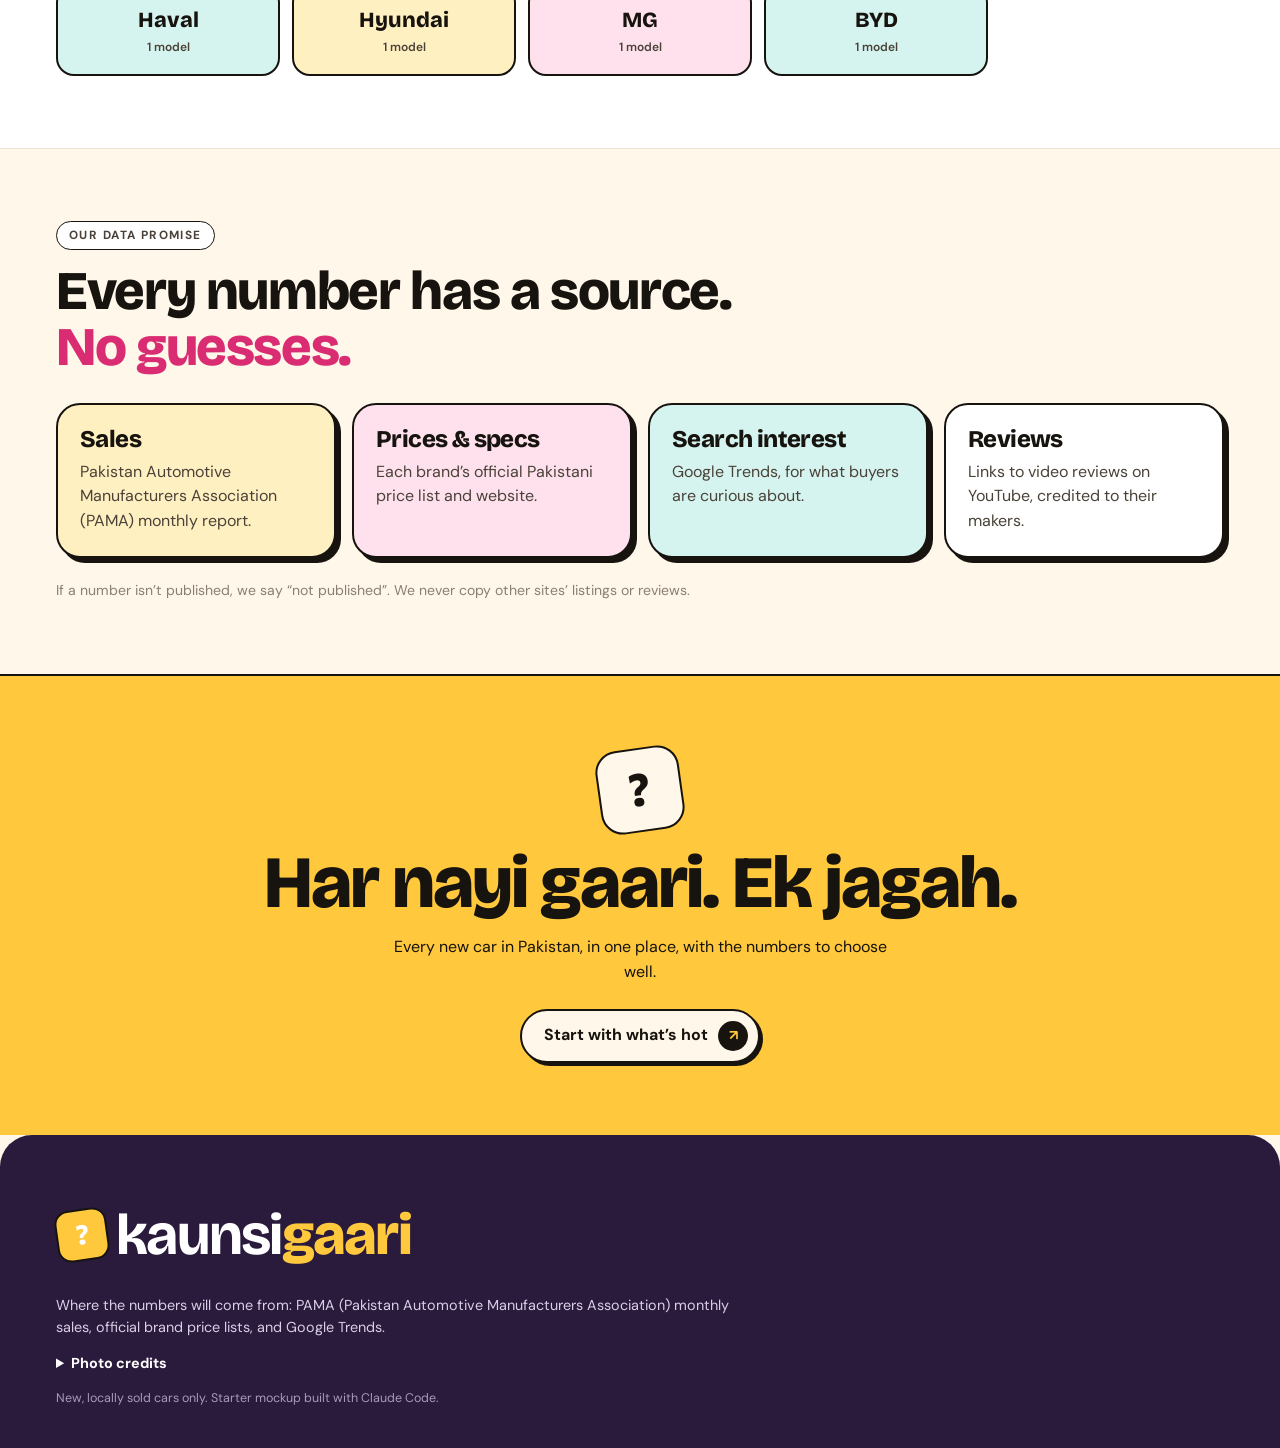
==== commit 2ff83f78: "Align the site with the brand guide Readable colours (ink text on pink and teal, deeper pink for wor" ====
--- a/index.html
+++ b/index.html
@@ -8,7 +8,7 @@
   <link rel="preconnect" href="https://fonts.googleapis.com">
   <link rel="preconnect" href="https://fonts.gstatic.com" crossorigin>
   <link rel="stylesheet" href="https://fonts.googleapis.com/css2?family=Bricolage+Grotesque:opsz,wght@12..96,500..800&family=DM+Sans:opsz,wght@9..40,400..700&display=swap">
-  <link rel="stylesheet" href="style.css?v=5">
+  <link rel="stylesheet" href="style.css?v=6">
 </head>
 <body>
 
@@ -22,6 +22,7 @@
       <a href="#" class="logo"><span class="logo__mark">?</span><span>kaunsi<b>gaari</b></span></a>
       <nav class="nav">
         <a href="#hot">What's hot</a>
+        <a href="#score">Hot score</a>
         <a href="#sales">Sales</a>
         <a href="#prices">Prices</a>
         <a href="#browse">Brands</a>
@@ -111,6 +112,22 @@
       </div>
     </section>
 
+    <!-- Hot Score explainer (brand signature) -->
+    <section class="section section--plum" id="score">
+      <div class="container score-explain">
+        <div>
+          <p class="kicker">Our signature · hot score</p>
+          <h2>What’s hot, in <span class="hl-y">one number.</span></h2>
+          <p class="section__sub">Every car gets a score out of 100, mixed from three real signals. Each car page shows its own breakdown, so you can see why it ranks where it does.</p>
+        </div>
+        <div class="mix">
+          <div class="mix__row"><span class="mix__label">Sales this month</span><span class="mix__bar" style="--w:100%; --c:var(--yellow)"></span><b>45%</b></div>
+          <div class="mix__row"><span class="mix__label">Growth vs last month</span><span class="mix__bar" style="--w:66.7%; --c:var(--pink)"></span><b>30%</b></div>
+          <div class="mix__row"><span class="mix__label">Search interest</span><span class="mix__bar" style="--w:55.6%; --c:var(--teal)"></span><b>25%</b></div>
+        </div>
+      </div>
+    </section>
+
     <!-- Sales chart -->
     <section class="section section--alt" id="sales">
       <div class="container">
@@ -119,6 +136,7 @@
             <p class="kicker">Sales · kitni biki</p>
             <h2>Top 10, October 2026</h2>
             <p class="section__sub">Units sold in the month. Hover a bar for September's number.</p>
+            <p class="source">Source: PAMA monthly report (sample numbers for now)</p>
           </div>
           <button class="link-btn" id="table-toggle" aria-expanded="false">Show as table</button>
         </div>
@@ -137,6 +155,7 @@
         <p class="kicker">Prices · kya mehnga, kya sasta</p>
         <h2>Who changed prices this month</h2>
         <p class="section__sub">Official ex-factory prices, compared with last month.</p>
+        <p class="source">Source: brand price lists (sample numbers for now)</p>
         <div class="price-grid" id="price-grid"></div>
       </div>
     </section>
@@ -147,6 +166,30 @@
         <p class="kicker">Brands · apni pasand</p>
         <h2>Browse by brand</h2>
         <div class="brands" id="brands"></div>
+      </div>
+    </section>
+    <!-- Data promise -->
+    <section class="section" id="sources">
+      <div class="container">
+        <p class="kicker">Our data promise</p>
+        <h2>Every number has a source. <span class="hl">No guesses.</span></h2>
+        <div class="promise">
+          <div class="promise__card" style="--bg:var(--yellow-soft)"><h3>Sales</h3><p>Pakistan Automotive Manufacturers Association (PAMA) monthly report.</p></div>
+          <div class="promise__card" style="--bg:var(--pink-soft)"><h3>Prices &amp; specs</h3><p>Each brand’s official Pakistani price list and website.</p></div>
+          <div class="promise__card" style="--bg:var(--teal-soft)"><h3>Search interest</h3><p>Google Trends, for what buyers are curious about.</p></div>
+          <div class="promise__card" style="--bg:var(--paper)"><h3>Reviews</h3><p>Links to video reviews on YouTube, credited to their makers.</p></div>
+        </div>
+        <p class="promise__note">If a number isn’t published, we say “not published”. We never copy other sites’ listings or reviews.</p>
+      </div>
+    </section>
+
+    <!-- Closing band -->
+    <section class="closing">
+      <div class="container closing__inner">
+        <span class="logo__mark logo__mark--xl" aria-hidden="true">?</span>
+        <h2>Har nayi gaari. Ek jagah.</h2>
+        <p>Every new car in Pakistan, in one place, with the numbers to choose well.</p>
+        <a href="#hot" class="btn btn--light">Start with what’s hot <span class="btn__arrow">↗</span></a>
       </div>
     </section>
   </main>
--- a/style.css
+++ b/style.css
@@ -11,6 +11,7 @@
   --muted: #8A7F72;
   --line: #EDE3D3;
   --pink: #FF3E8A;
+  --pink-text: #D92C72;  /* pink for words on light backgrounds (readable) */
   --pink-soft: #FFE1EE;
   --yellow: #FFC83D;
   --yellow-soft: #FFF0C2;
@@ -68,7 +69,7 @@
 .topbar { position: sticky; top: 0; z-index: 40; background: rgba(255,247,234,.9); backdrop-filter: blur(10px); border-bottom: 1.5px solid var(--line); }
 .topbar__inner { display: flex; align-items: center; gap: 16px; height: 66px; }
 .logo { display: inline-flex; align-items: center; gap: 8px; font-family: var(--head); font-weight: 700; font-size: 1.45rem; text-decoration: none; letter-spacing: -.03em; }
-.logo b { font-weight: 800; color: var(--pink); }
+.logo b { font-weight: 800; color: var(--pink-text); }
 .logo__mark { display: grid; place-items: center; width: 32px; height: 32px; border-radius: 10px; background: var(--yellow); border: 2px solid var(--ink); font-weight: 800; font-size: 1.1rem; transform: rotate(-8deg); }
 .nav { display: none; gap: 6px; font-weight: 600; font-size: .92rem; }
 .nav a { text-decoration: none; color: var(--ink-2); padding: 6px 12px; border-radius: 999px; }
@@ -82,7 +83,7 @@
 .hero { padding: 40px 0 64px; overflow: hidden; }
 .hero__grid { display: grid; gap: 36px; align-items: center; }
 .hero__title { font-size: clamp(2.8rem, 9vw, 5.4rem); }
-.hl { display: block; color: var(--pink); }
+.hl { display: block; color: var(--pink-text); }
 .hero__lead { color: var(--ink-2); font-size: 1.12rem; max-width: 520px; margin: 0 0 26px; }
 .hero__ctas { display: flex; flex-wrap: wrap; gap: 12px; margin-bottom: 30px; }
 .hero__stats { display: grid; grid-template-columns: repeat(3, auto); gap: 10px 26px; justify-content: start; }
@@ -93,10 +94,10 @@
 .hero__card { position: relative; background: var(--paper); border: 2px solid var(--ink); border-radius: 28px; box-shadow: 8px 8px 0 var(--ink); padding: 12px; transform: rotate(1.2deg); }
 .hero__photo { position: relative; border-radius: 18px; overflow: hidden; aspect-ratio: 16 / 10; background: var(--yellow-soft); }
 .hero__photo img { width: 100%; height: 100%; object-fit: cover; }
-.sticker { position: absolute; top: 14px; left: 14px; background: var(--pink); color: #fff; font-weight: 800; font-size: .85rem; padding: 6px 12px; border-radius: 999px; border: 2px solid var(--ink); transform: rotate(-6deg); }
+.sticker { position: absolute; top: 14px; left: 14px; background: var(--pink); color: var(--ink); font-weight: 800; font-size: .85rem; padding: 6px 12px; border-radius: 999px; border: 2px solid var(--ink); transform: rotate(-6deg); }
 .chat { display: grid; gap: 8px; padding: 14px 6px 6px; }
 .bubble { margin: 0; max-width: 85%; padding: 10px 14px; border-radius: 18px; font-size: .93rem; line-height: 1.4; }
-.bubble--you { justify-self: end; background: var(--teal); color: #fff; border-bottom-right-radius: 6px; }
+.bubble--you { justify-self: end; background: var(--teal); color: var(--ink); border-bottom-right-radius: 6px; }
 .bubble--kg { background: var(--yellow-soft); border: 1.5px solid var(--yellow); border-bottom-left-radius: 6px; }
 .bubble__from { display: block; font-size: .68rem; font-weight: 700; text-transform: uppercase; letter-spacing: .1em; color: var(--muted); margin-bottom: 2px; }
 .hero__facts { display: grid; grid-template-columns: 1.4fr repeat(3, 1fr); gap: 8px; border-top: 1.5px dashed var(--line); margin-top: 10px; padding: 12px 6px 4px; }
@@ -131,9 +132,10 @@
 .car__photo img { width: 100%; height: 100%; object-fit: cover; transition: transform .5s; }
 .car:hover .car__photo img { transform: scale(1.05); }
 .car__rank { position: absolute; left: 12px; bottom: 12px; z-index: 1; display: grid; place-items: center; width: 46px; height: 46px; border-radius: 50%; background: var(--yellow); border: 2px solid var(--ink); font-family: var(--head); font-weight: 800; font-size: 1.35rem; }
-.car--top .car__rank { background: var(--pink); color: #fff; }
+.car--top .car__rank { background: var(--pink); color: var(--ink); }
 .score { position: absolute; top: 12px; right: 12px; z-index: 1; background: var(--paper); border: 1.5px solid var(--ink); border-radius: 999px; padding: 4px 12px; font-size: .72rem; font-weight: 700; text-transform: uppercase; letter-spacing: .06em; }
 .score b { font-family: var(--head); font-size: 1.1rem; color: var(--pink); margin-left: 4px; vertical-align: -1px; }
+.score b { color: var(--pink-text); }
 .car__body { padding: 16px 18px 18px; }
 .car__brand { color: var(--muted); font-size: .75rem; font-weight: 700; text-transform: uppercase; letter-spacing: .1em; }
 .car__name { font-size: 1.8rem; margin: 0 0 4px; }
@@ -206,7 +208,7 @@
 .d-hero__grid { display: grid; gap: 28px; align-items: center; }
 .d-hero h1 { font-size: clamp(3rem, 10vw, 5.6rem); }
 .d-hero h1 span { display: block; font-size: .32em; color: var(--muted); letter-spacing: .06em; text-transform: uppercase; font-weight: 700; margin-bottom: 6px; }
-.d-price { font-family: var(--head); font-weight: 800; font-size: 1.7rem; margin: 6px 0 14px; color: var(--pink); }
+.d-price { font-family: var(--head); font-weight: 800; font-size: 1.7rem; margin: 6px 0 14px; color: var(--pink-text); }
 .tags { display: flex; flex-wrap: wrap; gap: 8px; }
 .tag { border: 1.5px solid var(--ink); background: var(--paper); border-radius: 999px; padding: 4px 12px; font-size: .82rem; font-weight: 700; }
 .d-hero__photo { position: relative; border: 2px solid var(--ink); border-radius: 28px; overflow: hidden; box-shadow: 8px 8px 0 var(--ink); aspect-ratio: 16 / 10; transform: rotate(-1deg); background: var(--yellow-soft); }
@@ -239,7 +241,7 @@
 
 /* Hot Score breakdown */
 .score-big { display: flex; align-items: baseline; gap: 6px; margin: 0 0 18px; }
-.score-big b { font-family: var(--head); font-weight: 800; font-size: 5rem; line-height: .9; color: var(--pink); }
+.score-big b { font-family: var(--head); font-weight: 800; font-size: 5rem; line-height: .9; color: var(--pink-text); }
 .score-big span { color: var(--muted); font-weight: 700; }
 .meters { display: grid; gap: 16px; }
 .meter__top { display: flex; justify-content: space-between; align-items: baseline; font-weight: 700; font-size: .92rem; }
@@ -287,3 +289,45 @@
 .hero__facts b { white-space: nowrap; }
 .signal b { white-space: nowrap; font-size: 1.05rem; }
 .signal { padding: 8px; }
+
+/* ===== Brand-guide additions ===== */
+.source { font-size: .78rem; color: var(--muted); margin: -14px 0 22px; }
+.source::before { content: "ⓘ "; }
+
+/* Hot Score explainer on plum */
+.section--plum { background: var(--plum); color: #E9E0F3; border-radius: 32px; margin: 0 12px; }
+.section--plum h2 { color: var(--cream); }
+.section--plum .section__sub { color: #D3C6E2; }
+.section--plum .kicker { background: var(--yellow); border-color: var(--yellow); color: var(--ink); }
+.hl-y { color: var(--yellow); }
+.score-explain { display: grid; gap: 36px; align-items: center; }
+.mix { display: grid; gap: 18px; }
+.mix__row { display: grid; grid-template-columns: 1fr auto; grid-template-rows: auto auto; gap: 6px 14px; align-items: center; }
+.mix__label { grid-column: 1 / -1; font-weight: 700; color: var(--cream); }
+.mix__bar { display: block; height: 30px; width: var(--w); background: var(--c); border: 2px solid var(--cream); border-radius: 999px; }
+.mix__row b { font-family: var(--head); font-size: 1.8rem; color: var(--cream); }
+
+/* Data promise */
+.promise { display: grid; gap: 16px; margin-top: 28px; }
+.promise__card { background: var(--bg); border: 2px solid var(--ink); border-radius: var(--radius); padding: 22px; box-shadow: 5px 5px 0 var(--ink); }
+.promise__card h3 { font-size: 1.5rem; }
+.promise__card p { margin: 0; color: var(--ink-2); }
+.promise__note { color: var(--muted); font-size: .88rem; margin: 22px 0 0; }
+
+/* Closing band */
+.closing { background: var(--yellow); border-top: 2px solid var(--ink); padding: 72px 0; }
+.closing__inner { display: flex; flex-direction: column; align-items: center; text-align: center; gap: 14px; }
+.closing h2 { font-size: clamp(2.4rem, 8vw, 4.6rem); margin: 0; }
+.closing p { margin: 0 0 10px; max-width: 520px; color: var(--ink); }
+.logo__mark--xl { width: 84px; height: 84px; font-size: 3rem; border-radius: 22px; background: var(--cream); font-family: var(--head); }
+.btn--light { background: var(--cream); }
+.footer { margin-top: 0; }
+
+@media (min-width: 640px) {
+  .promise { grid-template-columns: repeat(2, 1fr); }
+}
+@media (min-width: 960px) {
+  .score-explain { grid-template-columns: 1fr 1fr; gap: 64px; }
+  .promise { grid-template-columns: repeat(4, 1fr); }
+  .section--plum { margin: 0 24px; }
+}
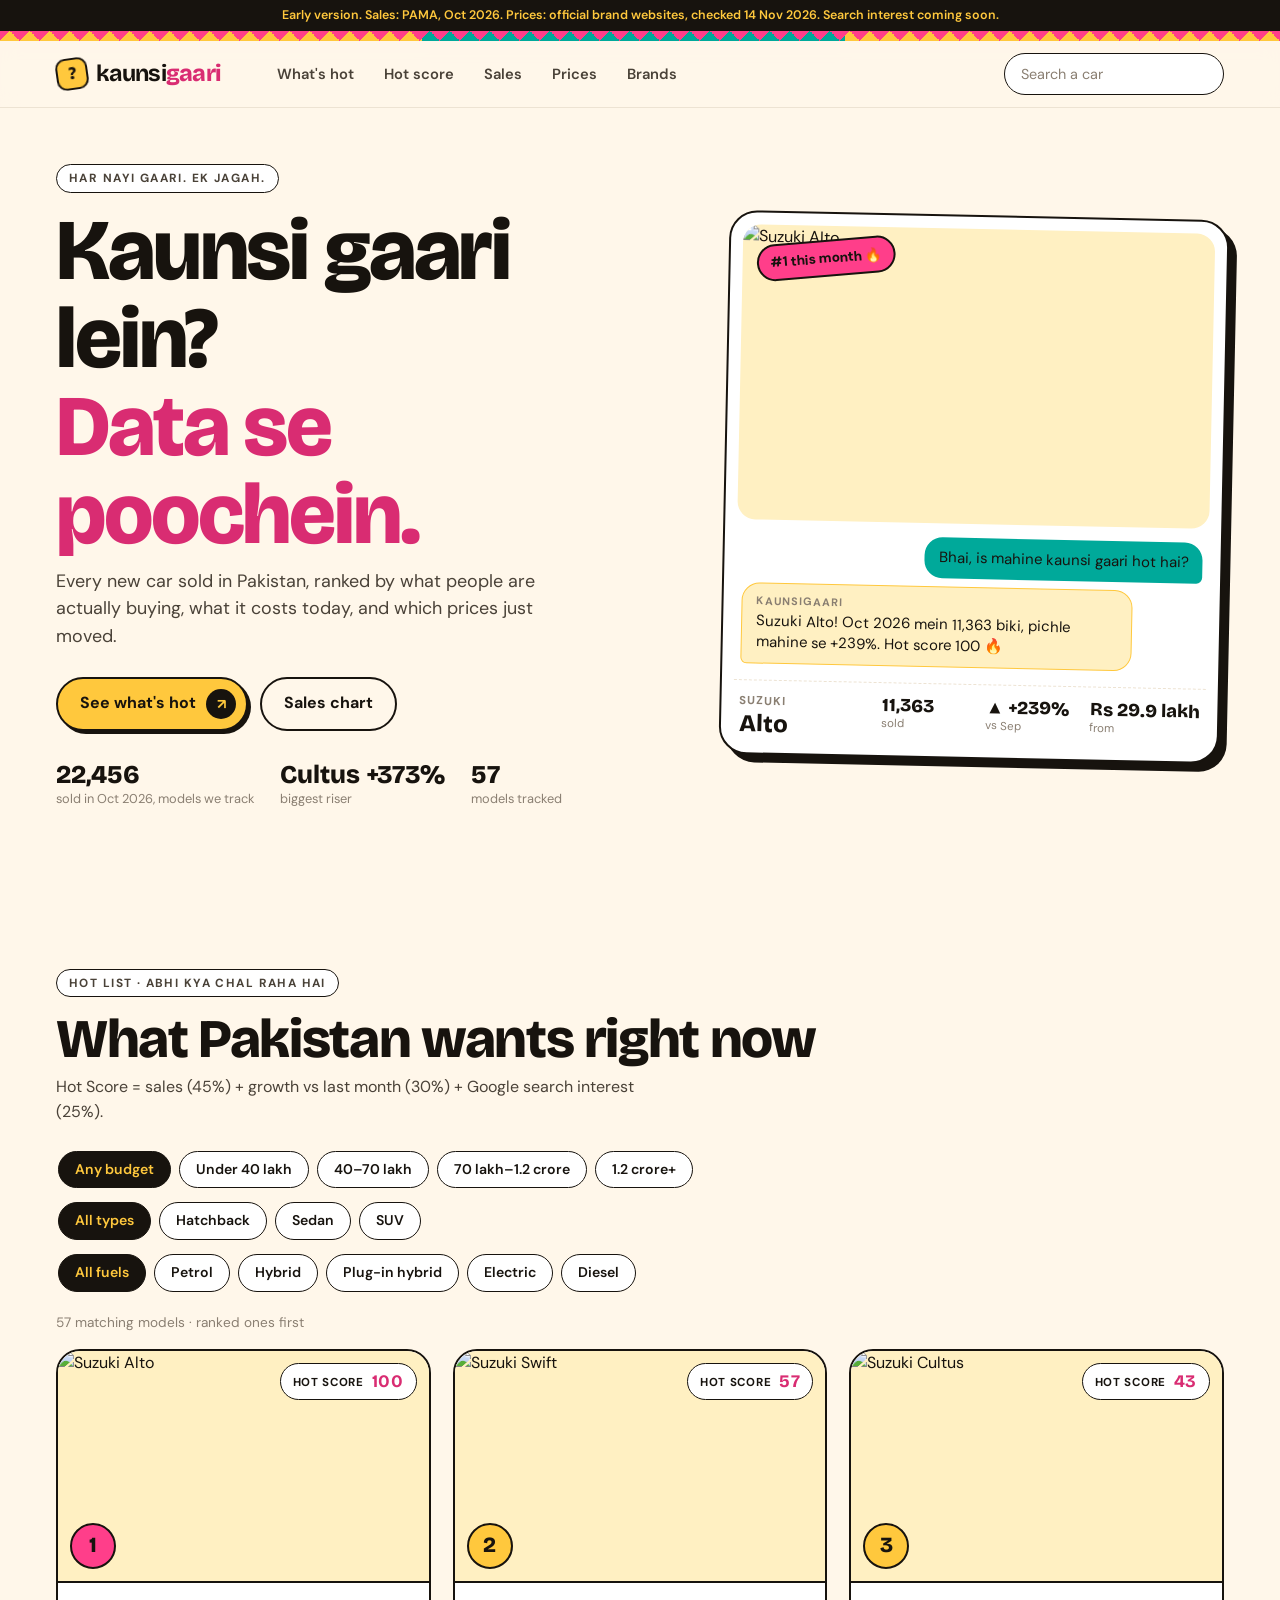
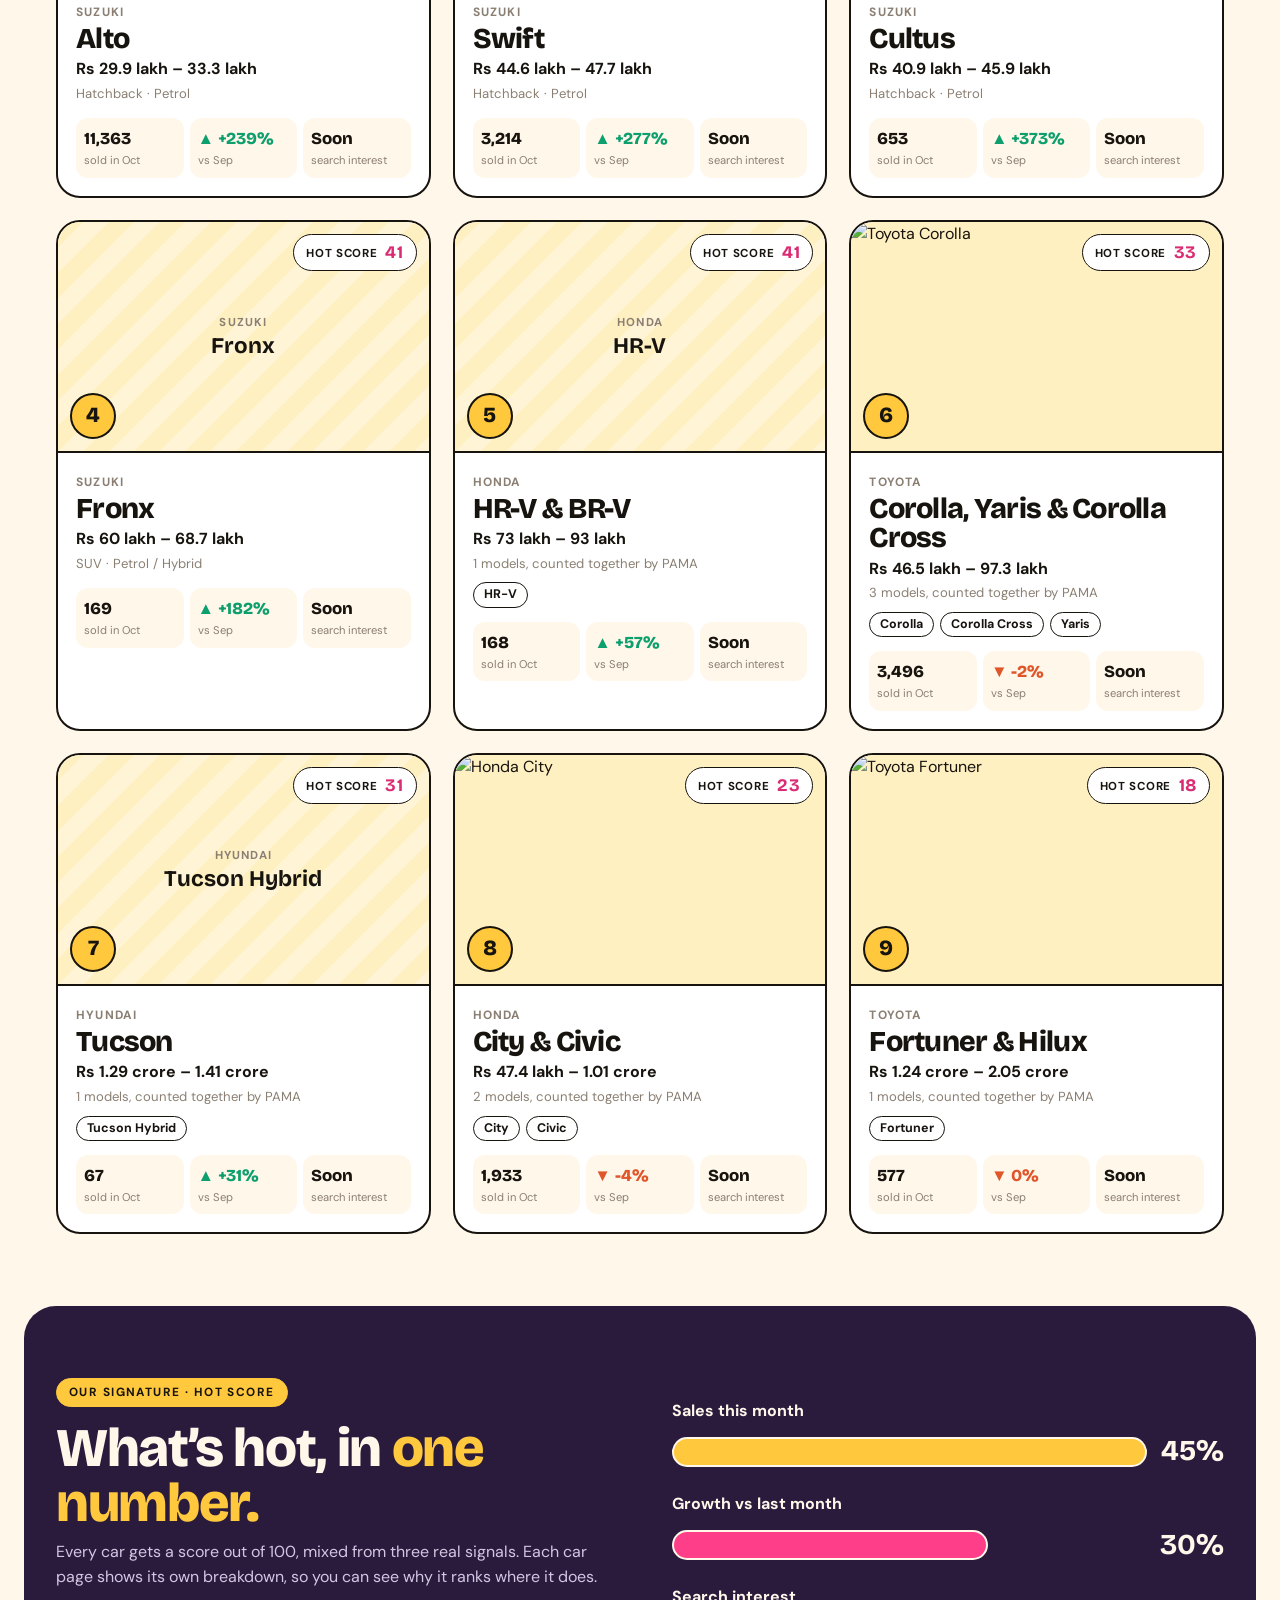
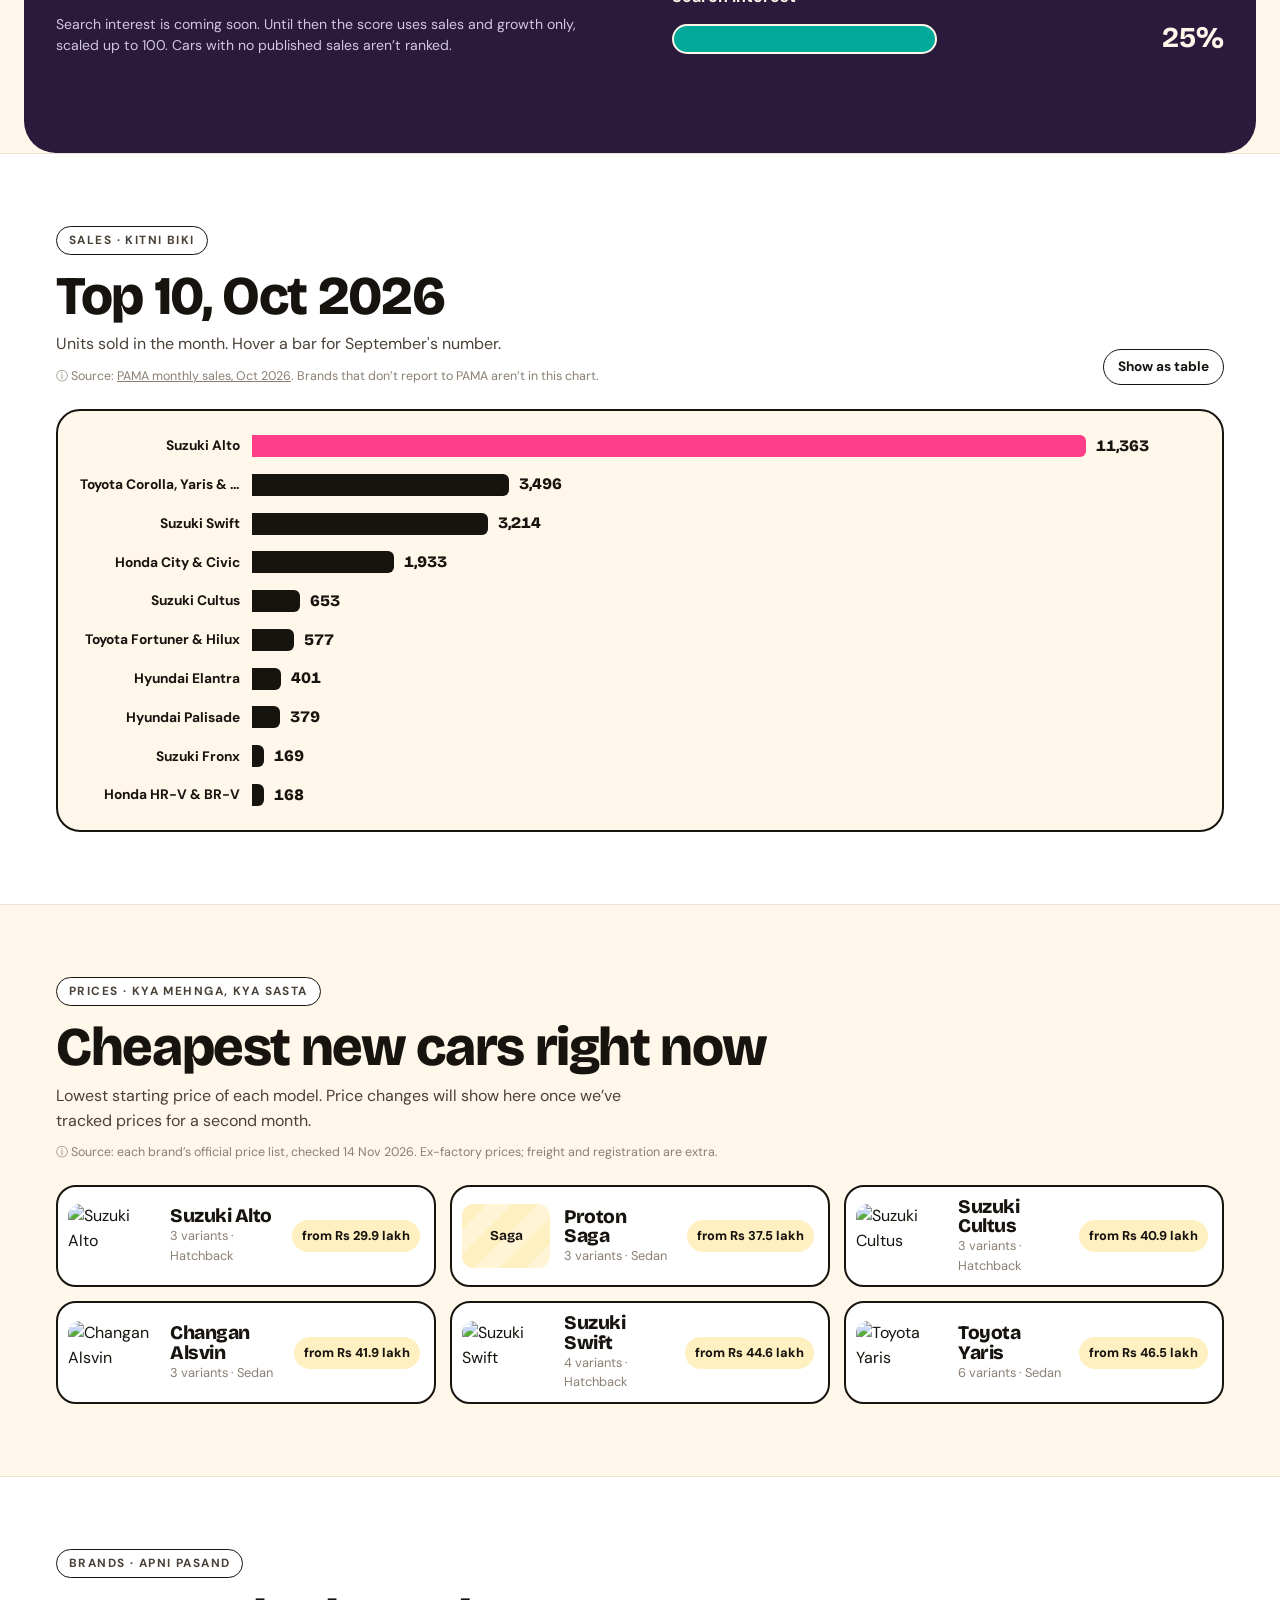
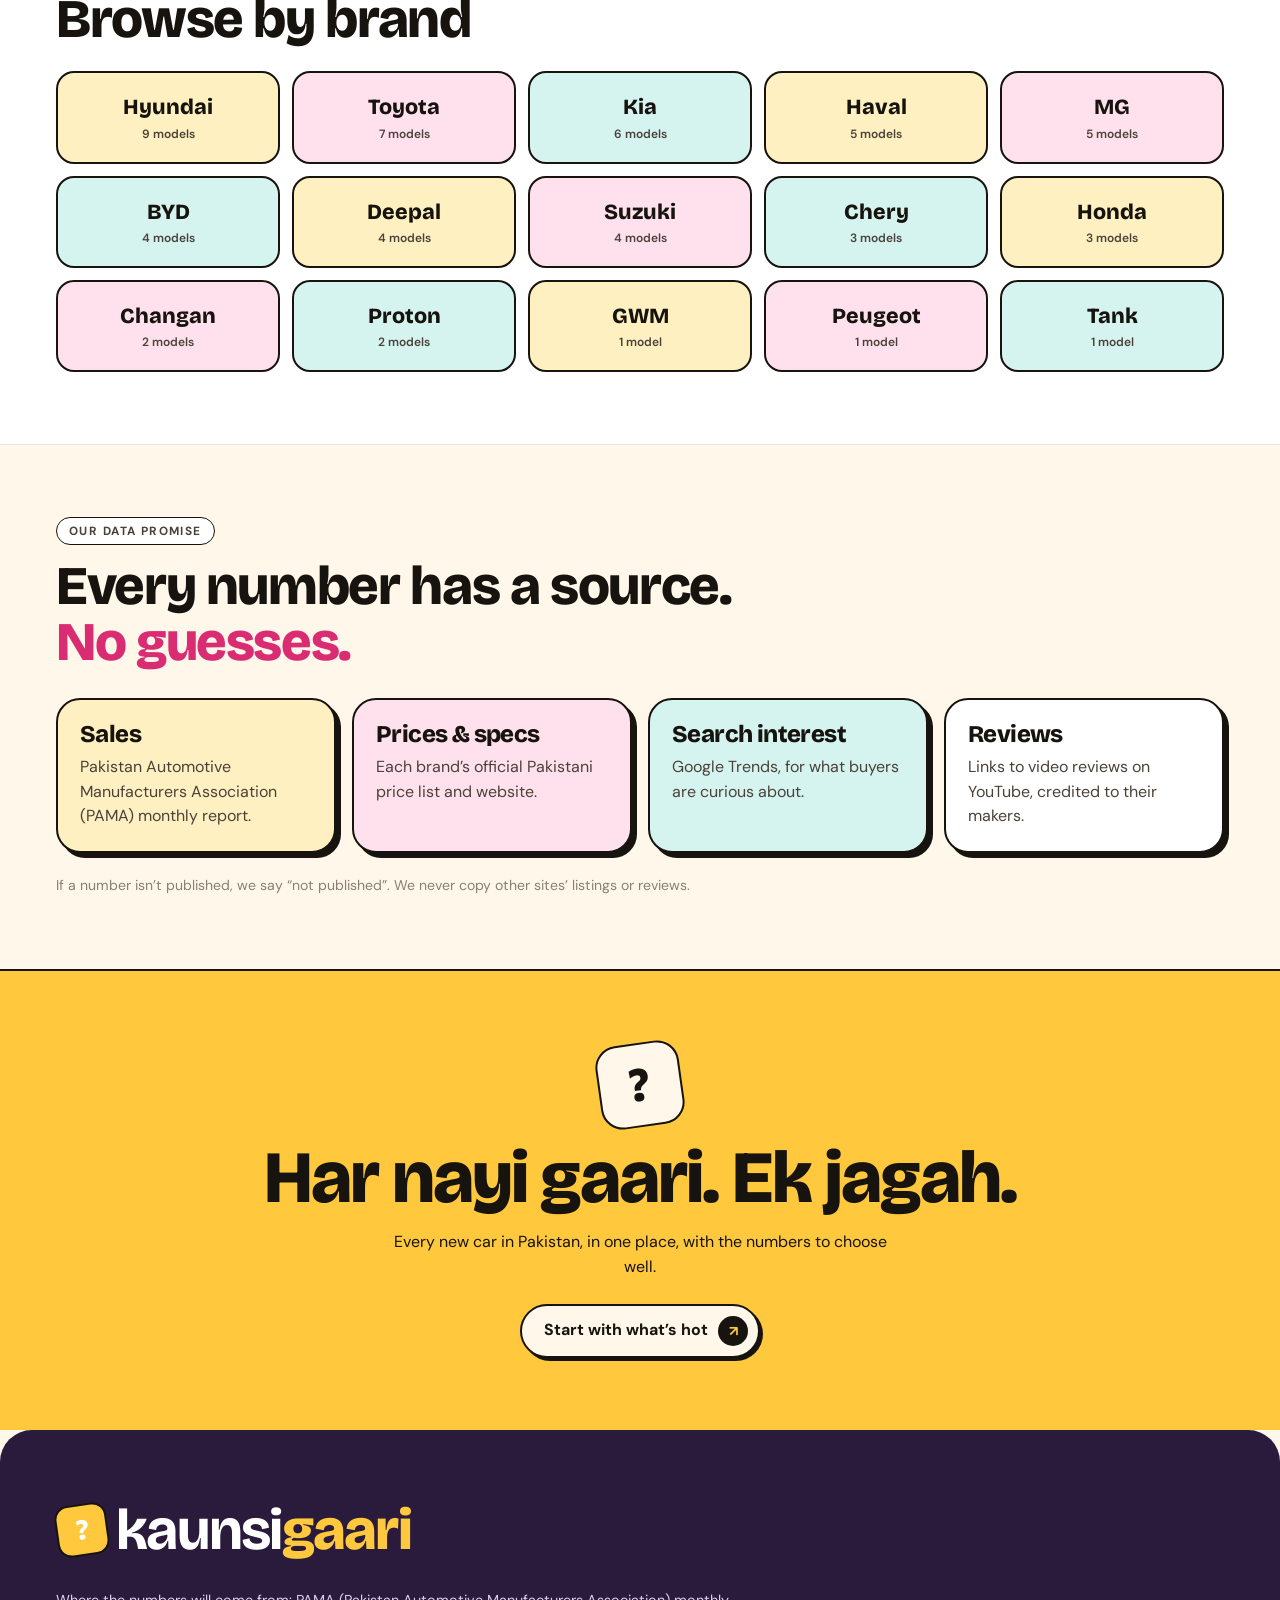
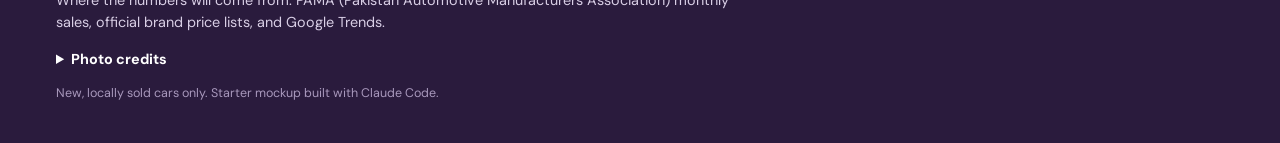
==== commit 617b82a1: "Plug in real data: PAMA sales and official prices 57 models from 17 brands with real variant prices " ====
--- a/index.html
+++ b/index.html
@@ -8,12 +8,12 @@
   <link rel="preconnect" href="https://fonts.googleapis.com">
   <link rel="preconnect" href="https://fonts.gstatic.com" crossorigin>
   <link rel="stylesheet" href="https://fonts.googleapis.com/css2?family=Bricolage+Grotesque:opsz,wght@12..96,500..800&family=DM+Sans:opsz,wght@9..40,400..700&display=swap">
-  <link rel="stylesheet" href="style.css?v=6">
+  <link rel="stylesheet" href="style.css?v=7">
 </head>
 <body>
 
   <!-- Mockup notice: remove once real data is plugged in -->
-  <div class="mock-note">Design mockup. Car names and photos are real, but every number on this page is made up.</div>
+  <div class="mock-note" id="data-note">Early version.</div>
   <div class="zigzag" aria-hidden="true"></div>
 
   <!-- Top bar -->
@@ -47,7 +47,7 @@
             <a href="#sales" class="btn btn--ghost">Sales chart</a>
           </div>
           <div class="hero__stats">
-            <div><b id="stat-total">0</b><span>new cars sold in Oct</span></div>
+            <div><b id="stat-total">0</b><span>sold in <span data-month></span>, models we track</span></div>
             <div><b id="stat-riser">-</b><span>biggest riser</span></div>
             <div><b id="stat-models">0</b><span>models tracked</span></div>
           </div>
@@ -65,7 +65,7 @@
           <div class="hero__facts">
             <div><span id="hero-brand"></span><b id="hero-name"></b></div>
             <div><b id="hero-sales">-</b><span>sold</span></div>
-            <div><b id="hero-change">-</b><span>vs Sep</span></div>
+            <div><b id="hero-change">-</b><span id="hero-change-label">vs last month</span></div>
             <div><b id="hero-price">-</b><span>from</span></div>
           </div>
         </div>
@@ -101,6 +101,7 @@
             <button class="chip is-on" data-value="all">All fuels</button>
             <button class="chip" data-value="Petrol">Petrol</button>
             <button class="chip" data-value="Hybrid">Hybrid</button>
+            <button class="chip" data-value="Plug-in hybrid">Plug-in hybrid</button>
             <button class="chip" data-value="Electric">Electric</button>
             <button class="chip" data-value="Diesel">Diesel</button>
           </div>
@@ -119,6 +120,7 @@
           <p class="kicker">Our signature · hot score</p>
           <h2>What’s hot, in <span class="hl-y">one number.</span></h2>
           <p class="section__sub">Every car gets a score out of 100, mixed from three real signals. Each car page shows its own breakdown, so you can see why it ranks where it does.</p>
+          <p class="section__sub" style="font-size:.88rem">Search interest is coming soon. Until then the score uses sales and growth only, scaled up to 100. Cars with no published sales aren’t ranked.</p>
         </div>
         <div class="mix">
           <div class="mix__row"><span class="mix__label">Sales this month</span><span class="mix__bar" style="--w:100%; --c:var(--yellow)"></span><b>45%</b></div>
@@ -134,15 +136,15 @@
         <div class="section__head">
           <div>
             <p class="kicker">Sales · kitni biki</p>
-            <h2>Top 10, October 2026</h2>
+            <h2>Top 10, <span data-month></span></h2>
             <p class="section__sub">Units sold in the month. Hover a bar for September's number.</p>
-            <p class="source">Source: PAMA monthly report (sample numbers for now)</p>
+            <p class="source" data-src="sales"></p>
           </div>
           <button class="link-btn" id="table-toggle" aria-expanded="false">Show as table</button>
         </div>
         <div class="chart" id="chart" role="img" aria-label="Bar chart of the top 10 cars by units sold"></div>
         <table class="data-table" id="data-table" hidden>
-          <thead><tr><th>Car</th><th>October</th><th>September</th><th>Change</th></tr></thead>
+          <thead><tr><th>Car</th><th id="th-month"></th><th id="th-prev"></th><th>Change</th></tr></thead>
           <tbody></tbody>
         </table>
         <div class="tooltip" id="tooltip" role="status" hidden></div>
@@ -153,9 +155,9 @@
     <section class="section" id="prices">
       <div class="container">
         <p class="kicker">Prices · kya mehnga, kya sasta</p>
-        <h2>Who changed prices this month</h2>
-        <p class="section__sub">Official ex-factory prices, compared with last month.</p>
-        <p class="source">Source: brand price lists (sample numbers for now)</p>
+        <h2>Cheapest new cars right now</h2>
+        <p class="section__sub">Lowest starting price of each model. Price changes will show here once we’ve tracked prices for a second month.</p>
+        <p class="source" data-src="prices"></p>
         <div class="price-grid" id="price-grid"></div>
       </div>
     </section>
@@ -208,7 +210,8 @@
   </footer>
 
   <script src="photos.js"></script>
-  <script src="data.js?v=5"></script>
-  <script src="script.js?v=5"></script>
+  <script src="data/cars.js?v=7"></script>
+  <script src="data.js?v=7"></script>
+  <script src="script.js?v=7"></script>
 </body>
 </html>
--- a/style.css
+++ b/style.css
@@ -331,3 +331,20 @@
   .promise { grid-template-columns: repeat(4, 1fr); }
   .section--plum { margin: 0 24px; }
 }
+
+/* ===== Real-data additions ===== */
+.nophoto { width: 100%; height: 100%; display: flex; flex-direction: column; align-items: center; justify-content: center; gap: 2px;
+  background: repeating-linear-gradient(135deg, var(--yellow-soft) 0 18px, #FFF4D6 18px 36px); color: var(--ink); text-align: center; padding: 10px; }
+.nophoto span { font-size: .72rem; font-weight: 700; text-transform: uppercase; letter-spacing: .1em; color: var(--muted); }
+.nophoto b { font-family: var(--head); font-size: 1.4rem; line-height: 1.1; }
+.price-card .nophoto { width: 88px; height: 64px; border-radius: 12px; flex: none; padding: 4px; }
+.price-card .nophoto b { font-size: .85rem; }
+.price-card .nophoto span { display: none; }
+.delta--price { color: var(--ink); background: var(--yellow-soft); }
+.source a { color: inherit; }
+.group-note { font-size: .78rem; color: var(--muted); margin: 6px 0 0; }
+.group-links { display: flex; flex-wrap: wrap; gap: 6px; margin-top: 8px; position: relative; z-index: 3; }
+.group-links a { font-size: .78rem; font-weight: 700; text-decoration: none; border: 1.5px solid var(--ink); border-radius: 999px; padding: 2px 10px; background: var(--paper); }
+.group-links a:hover { background: var(--yellow-soft); }
+.body-note { color: var(--ink-2); margin: 18px 0 0; }
+.variants td { font-size: .9rem; }
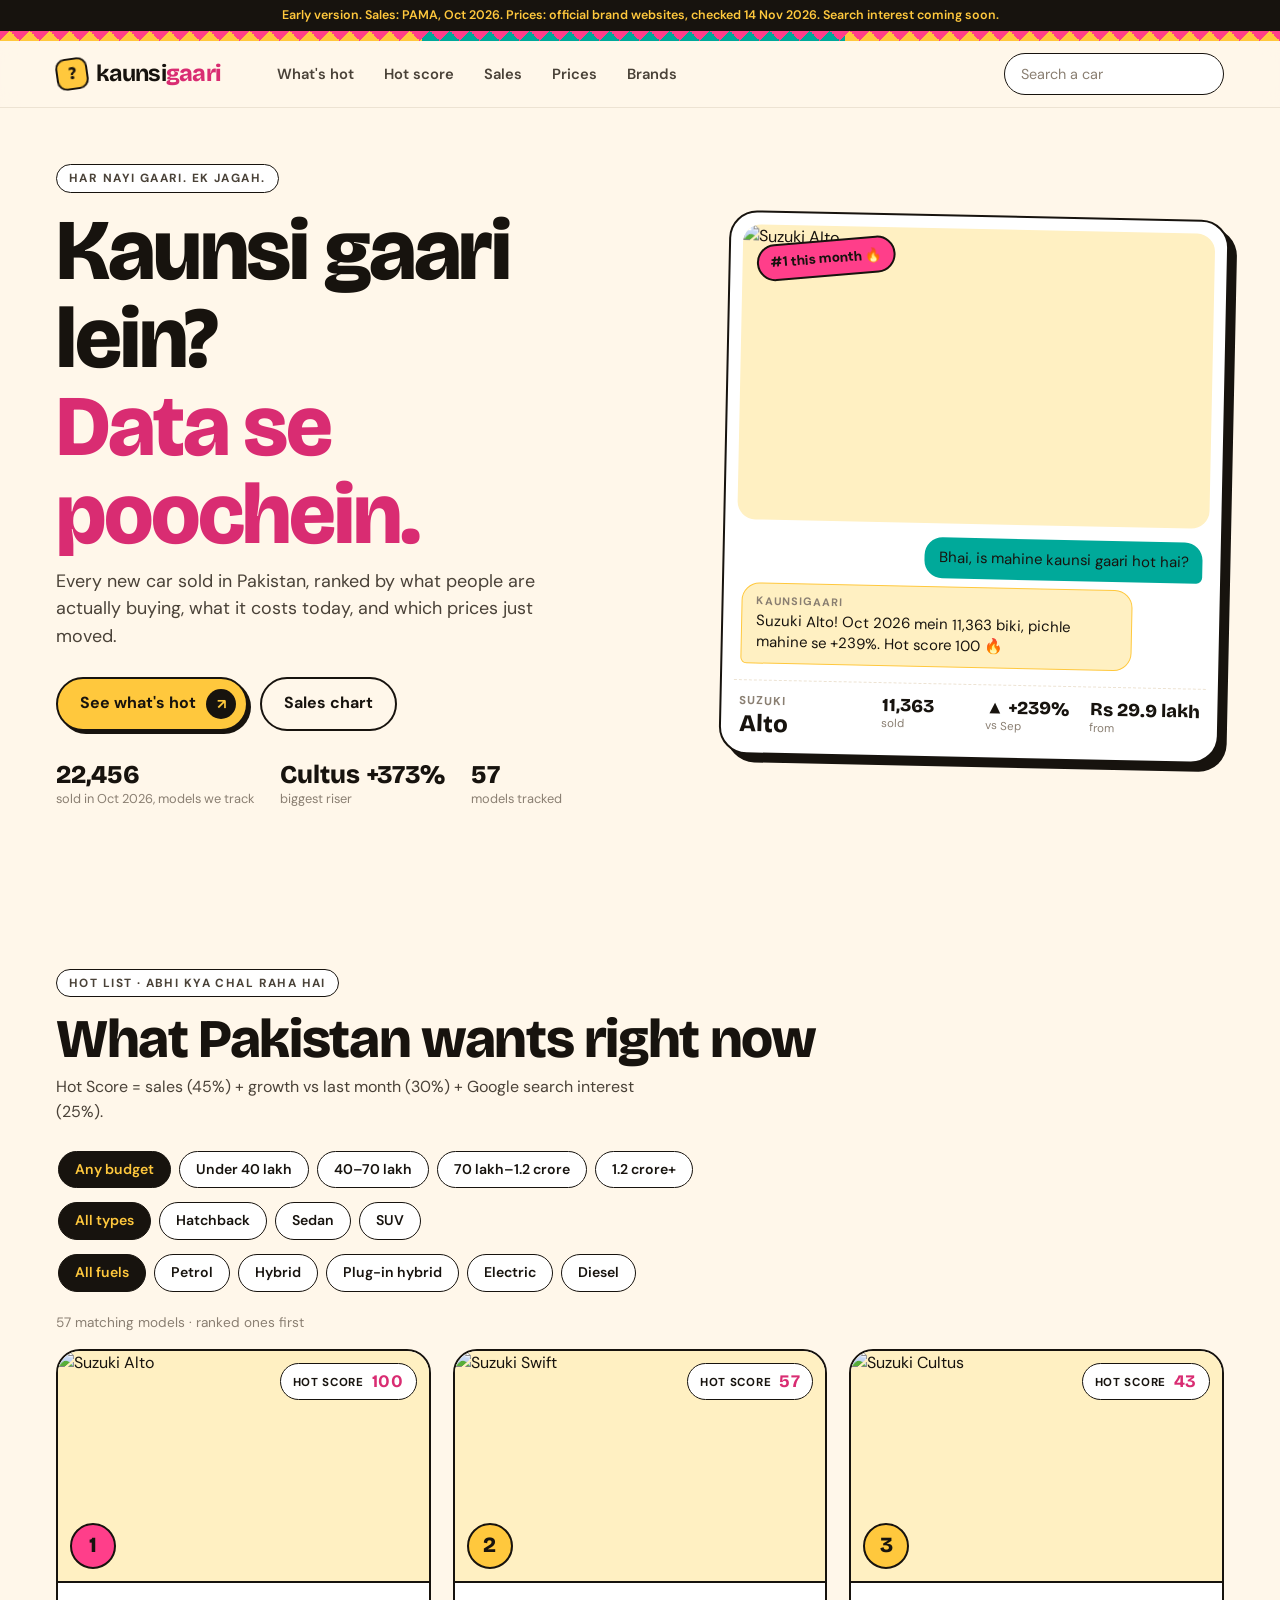
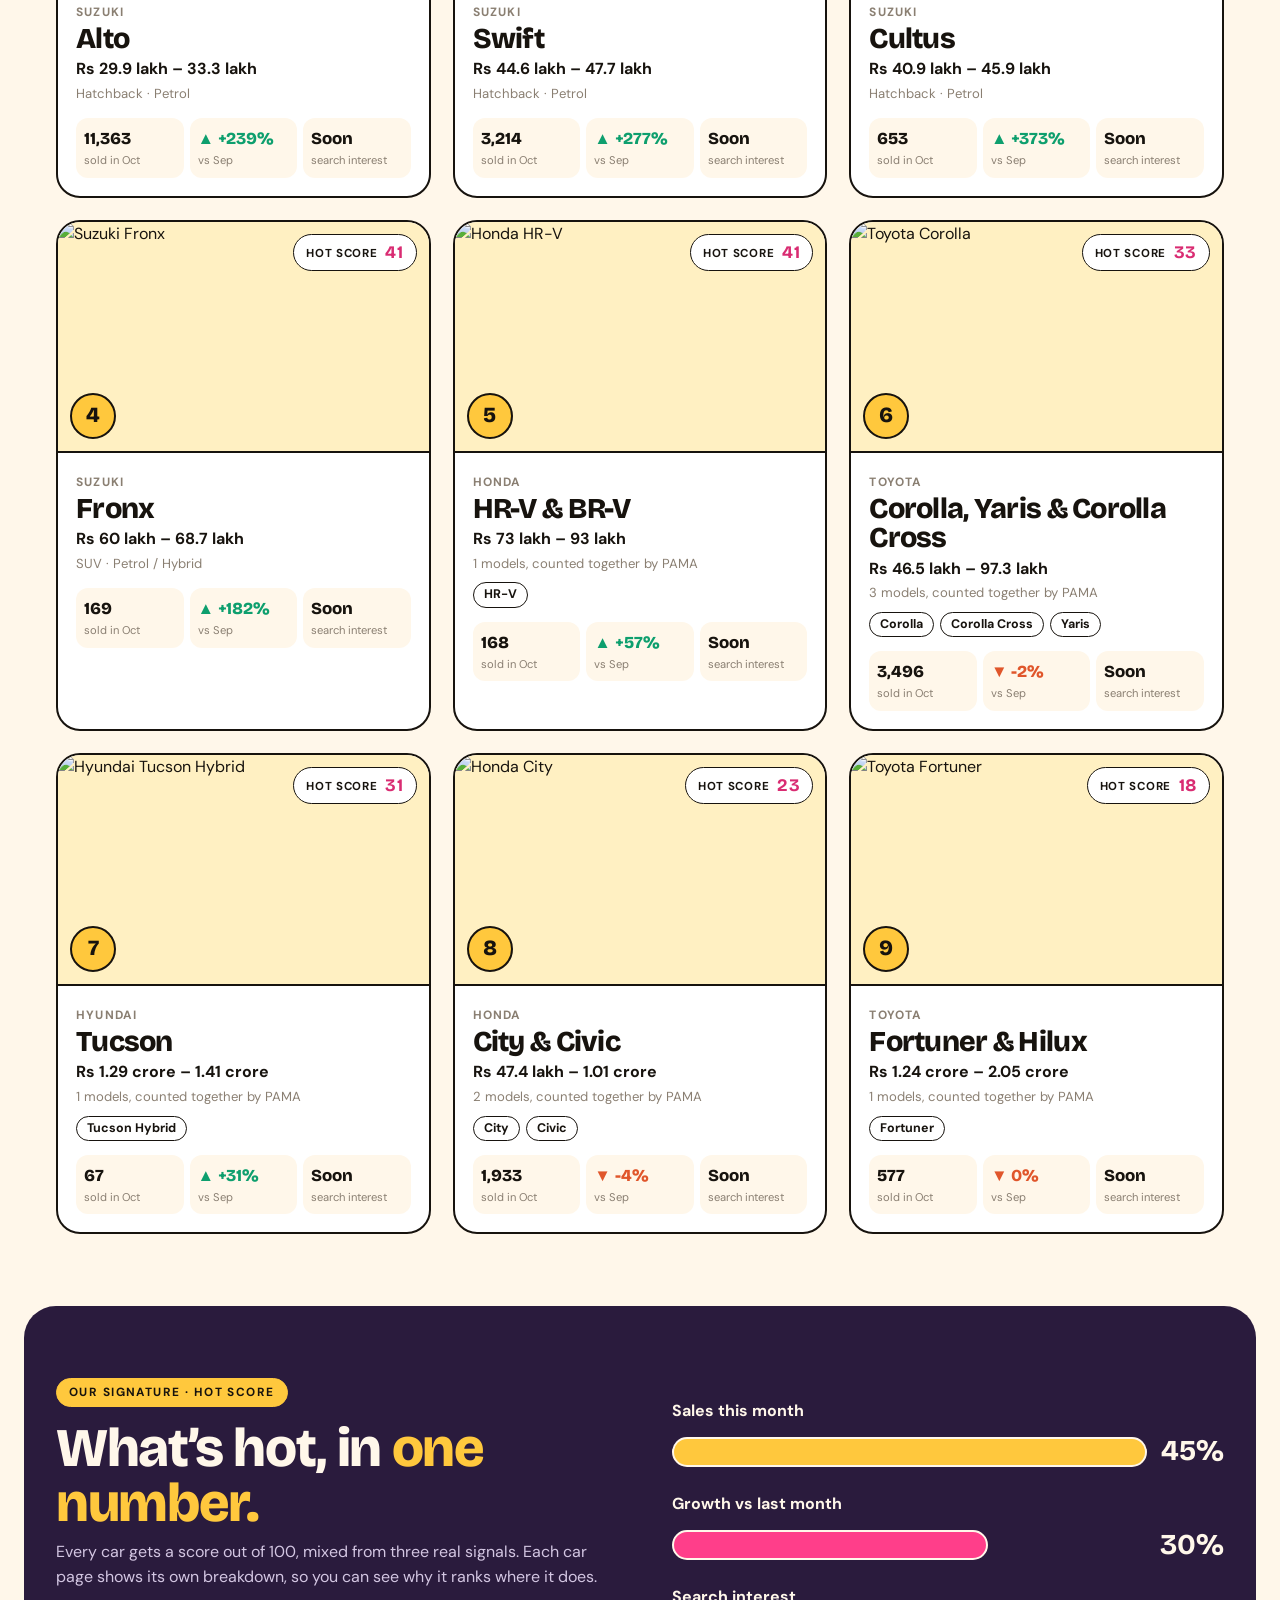
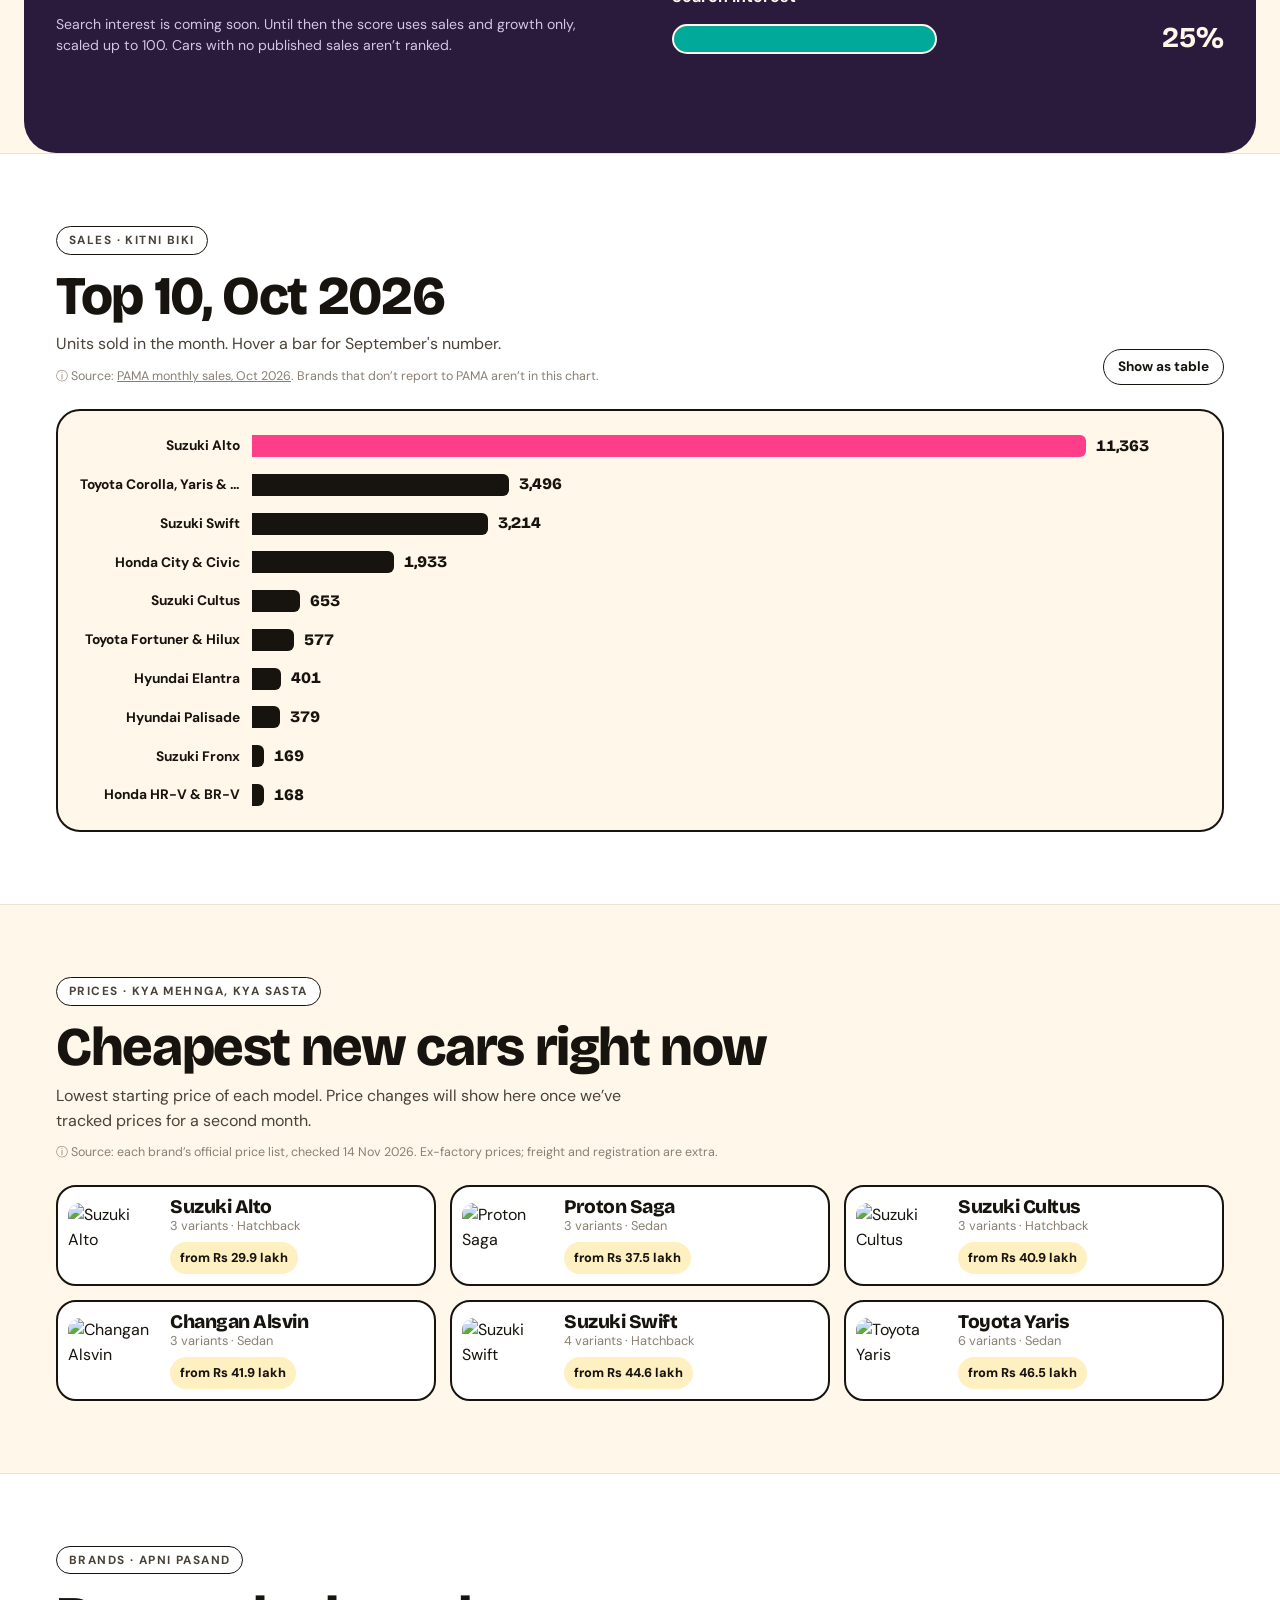
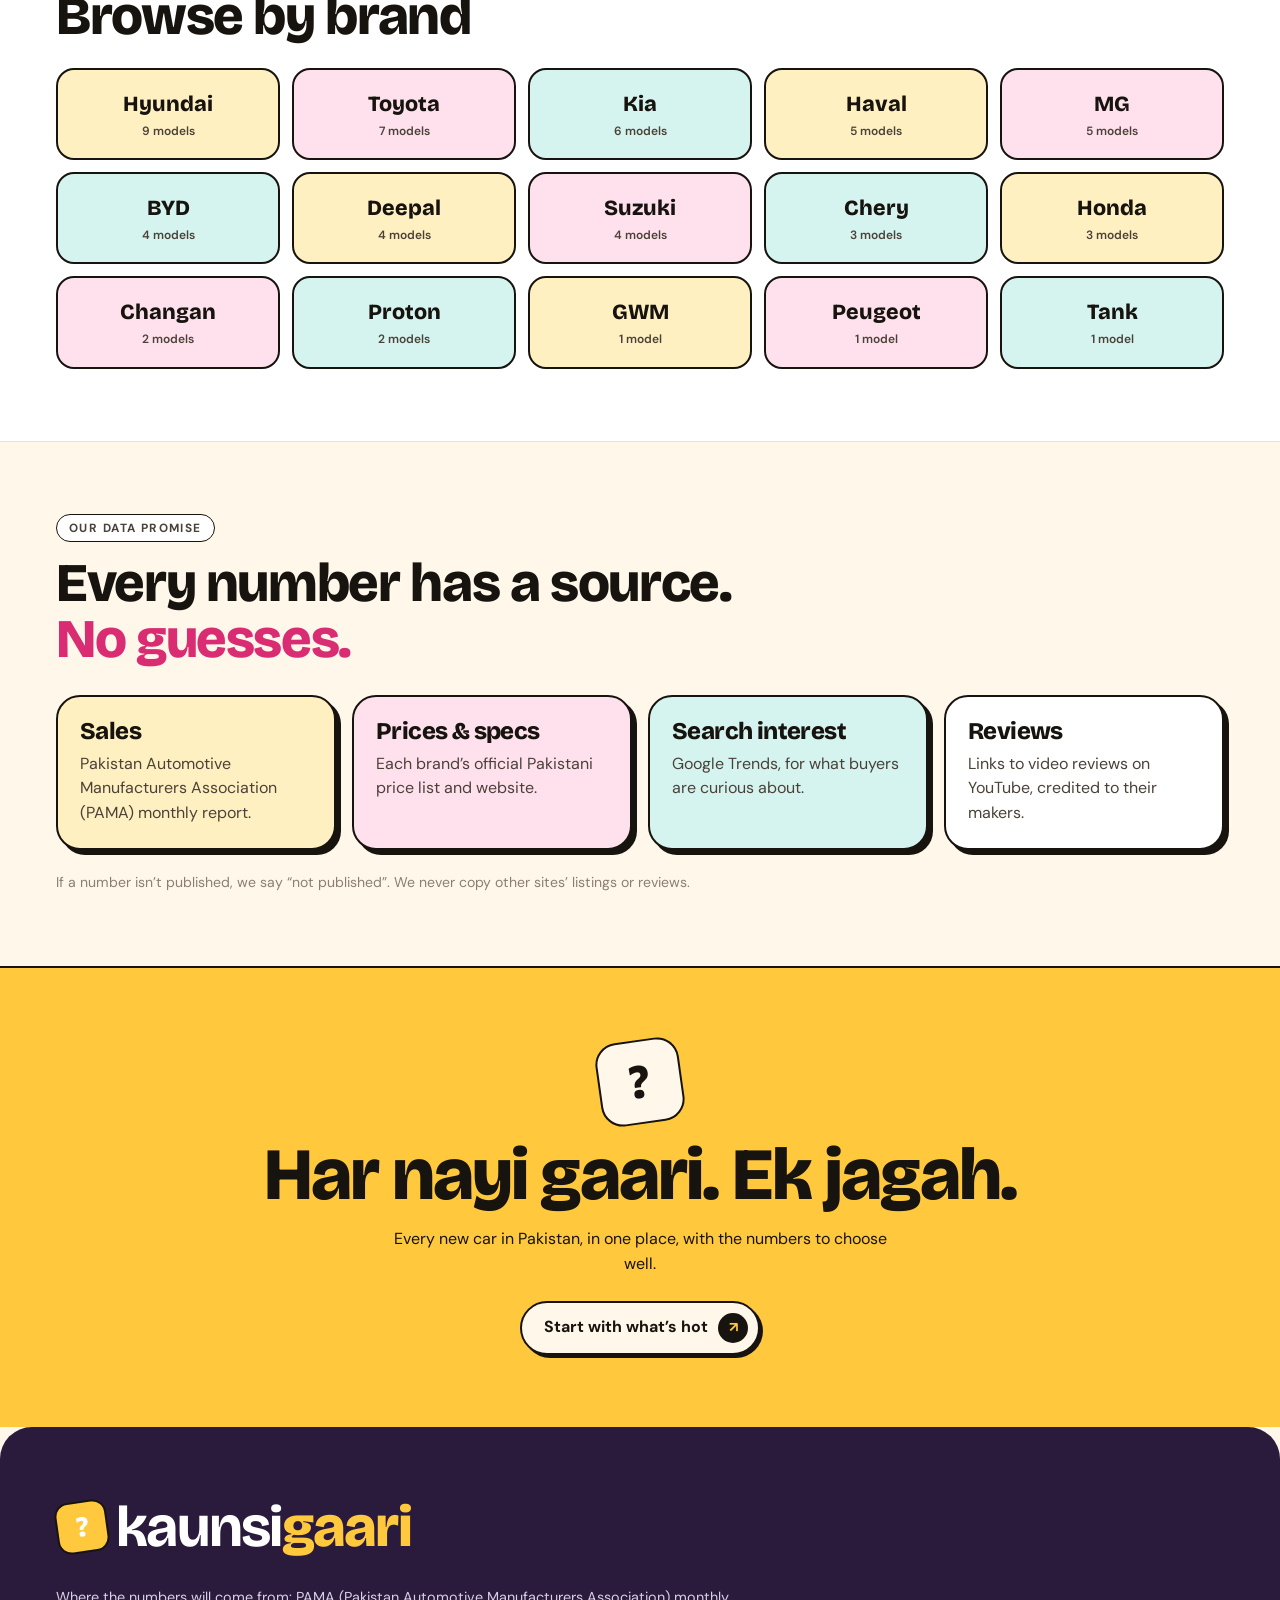
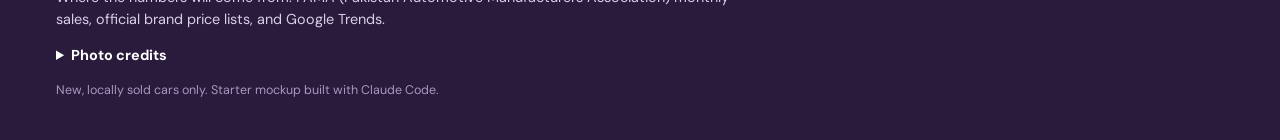
==== commit d20c7564: "Photos for all 57 models, checked by eye fetch_photos.py now reads the model list from data/cars.js," ====
--- a/index.html
+++ b/index.html
@@ -8,7 +8,7 @@
   <link rel="preconnect" href="https://fonts.googleapis.com">
   <link rel="preconnect" href="https://fonts.gstatic.com" crossorigin>
   <link rel="stylesheet" href="https://fonts.googleapis.com/css2?family=Bricolage+Grotesque:opsz,wght@12..96,500..800&family=DM+Sans:opsz,wght@9..40,400..700&display=swap">
-  <link rel="stylesheet" href="style.css?v=7">
+  <link rel="stylesheet" href="style.css?v=8">
 </head>
 <body>
 
@@ -209,9 +209,9 @@
     </div>
   </footer>
 
-  <script src="photos.js"></script>
+  <script src="photos.js?v=8"></script>
   <script src="data/cars.js?v=7"></script>
   <script src="data.js?v=7"></script>
-  <script src="script.js?v=7"></script>
+  <script src="script.js?v=8"></script>
 </body>
 </html>
--- a/style.css
+++ b/style.css
@@ -348,3 +348,4 @@
 .group-links a:hover { background: var(--yellow-soft); }
 .body-note { color: var(--ink-2); margin: 18px 0 0; }
 .variants td { font-size: .9rem; }
+.price-card .delta--price { display: inline-block; margin-top: 6px; }
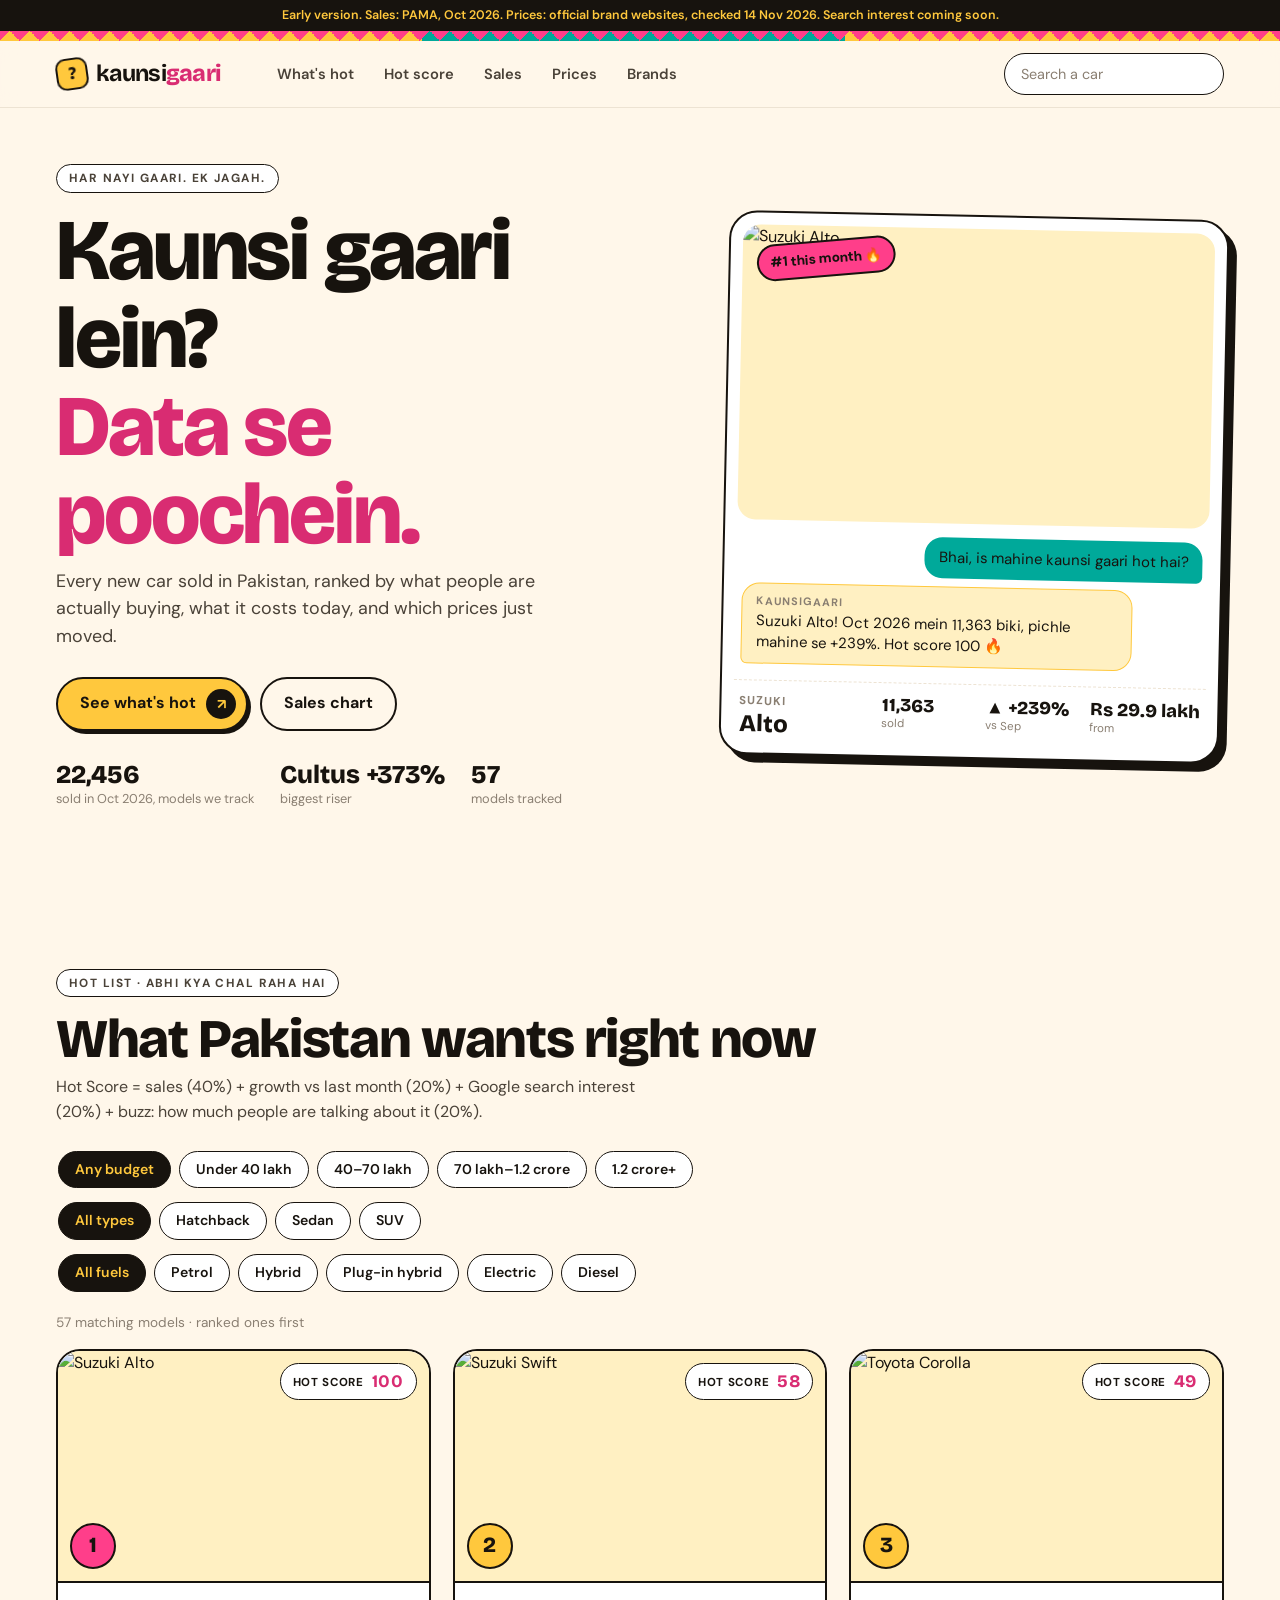
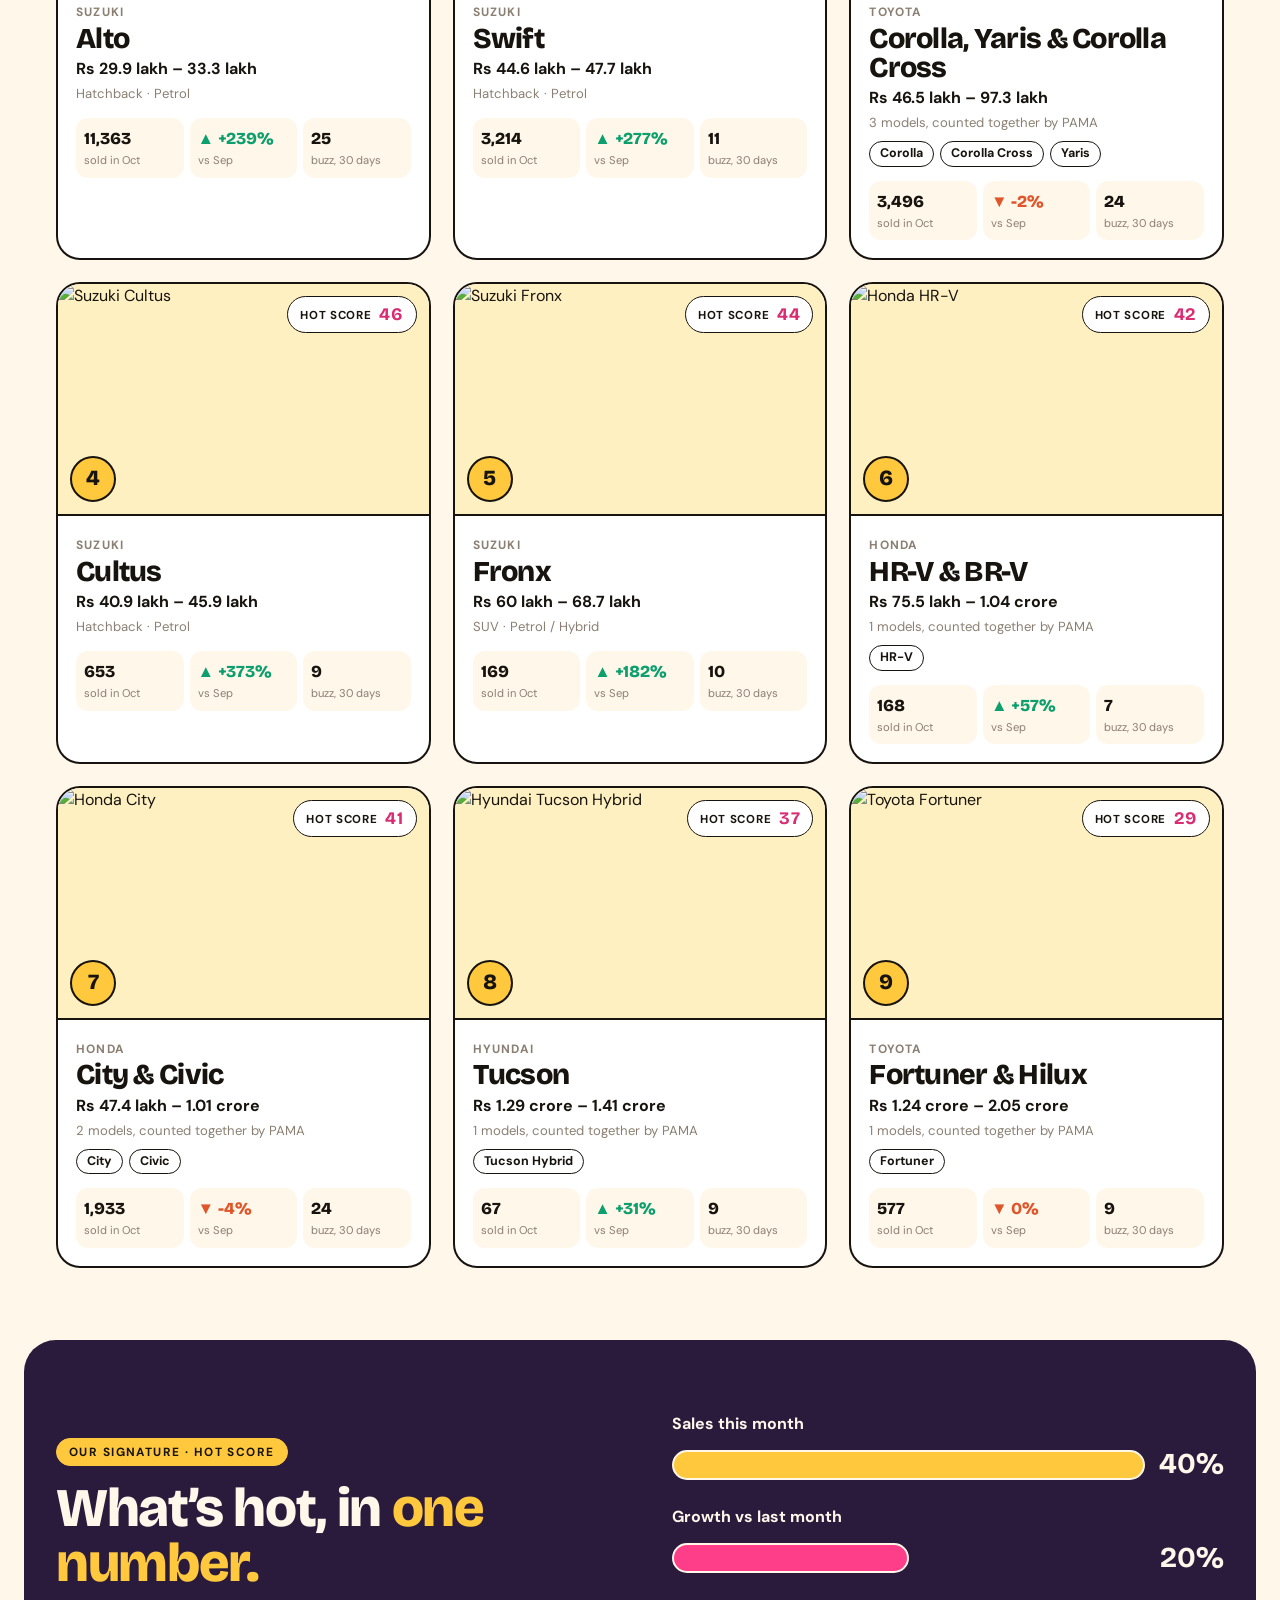
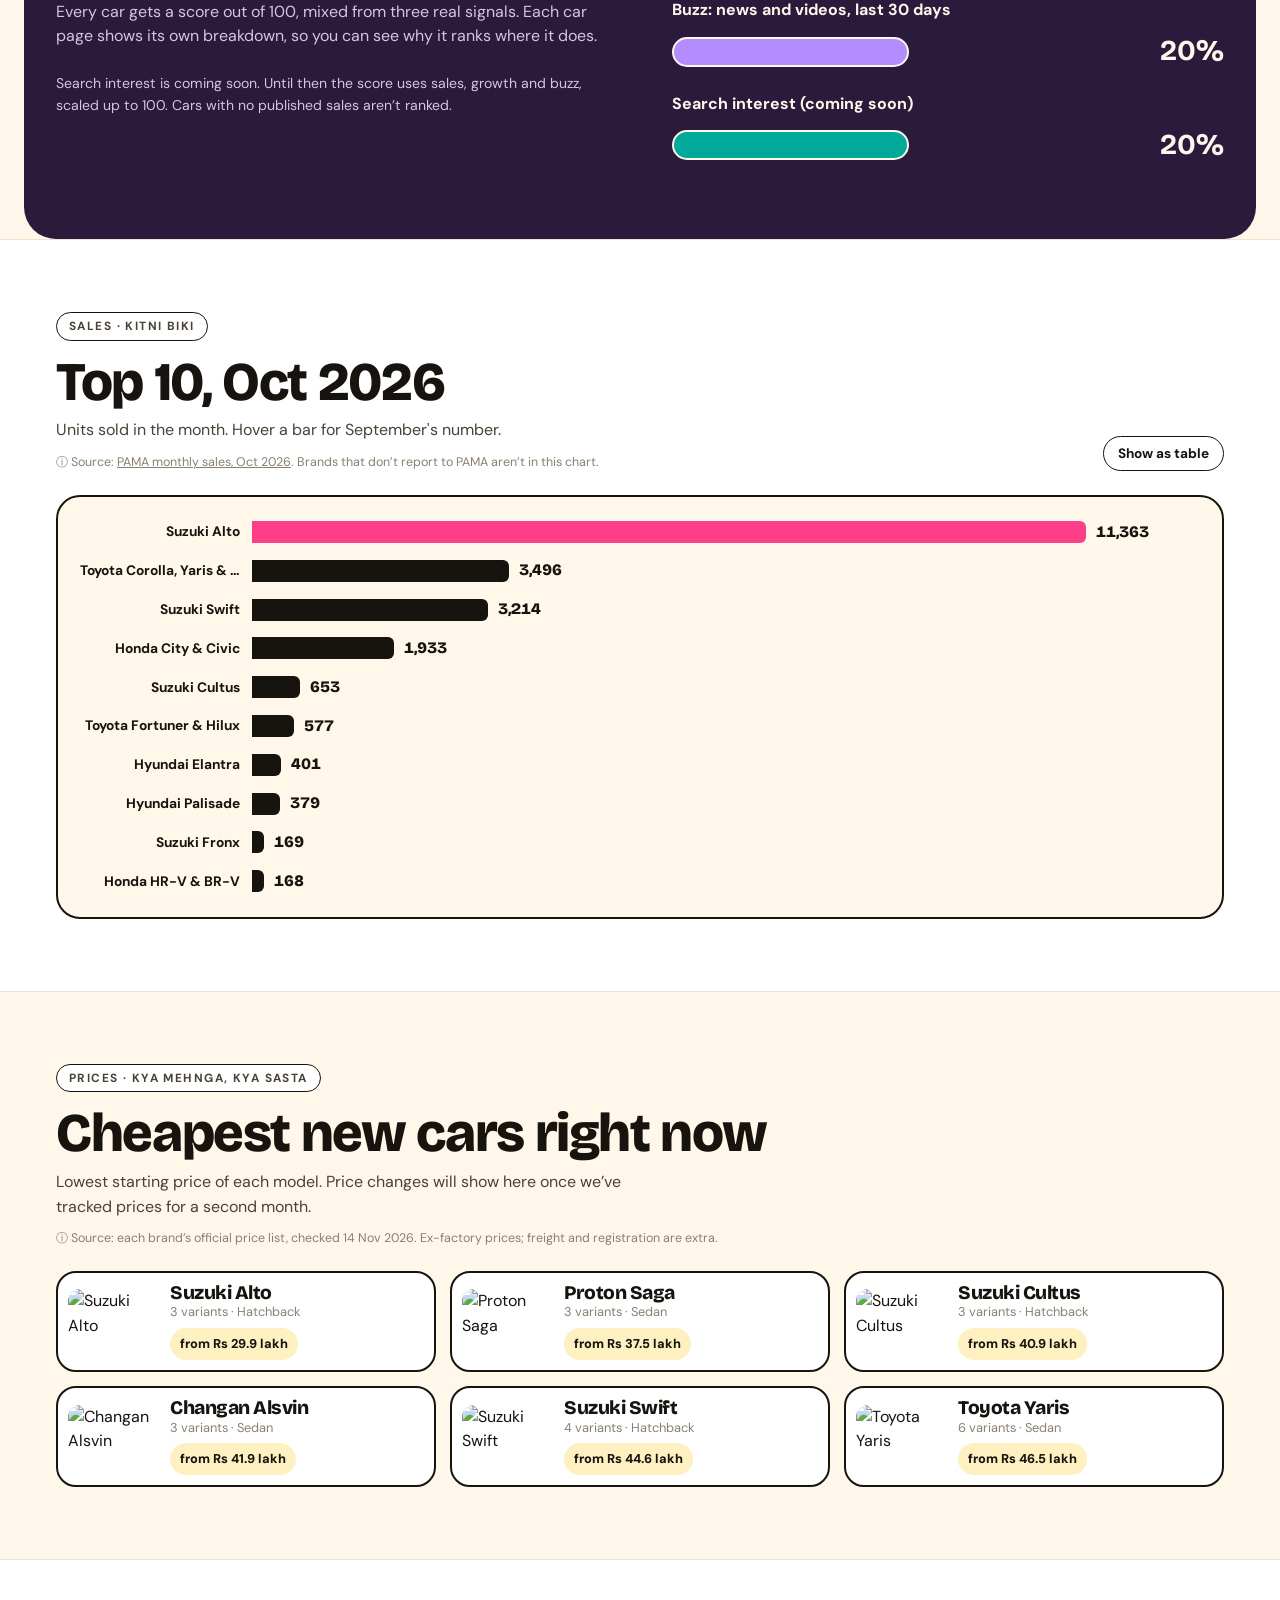
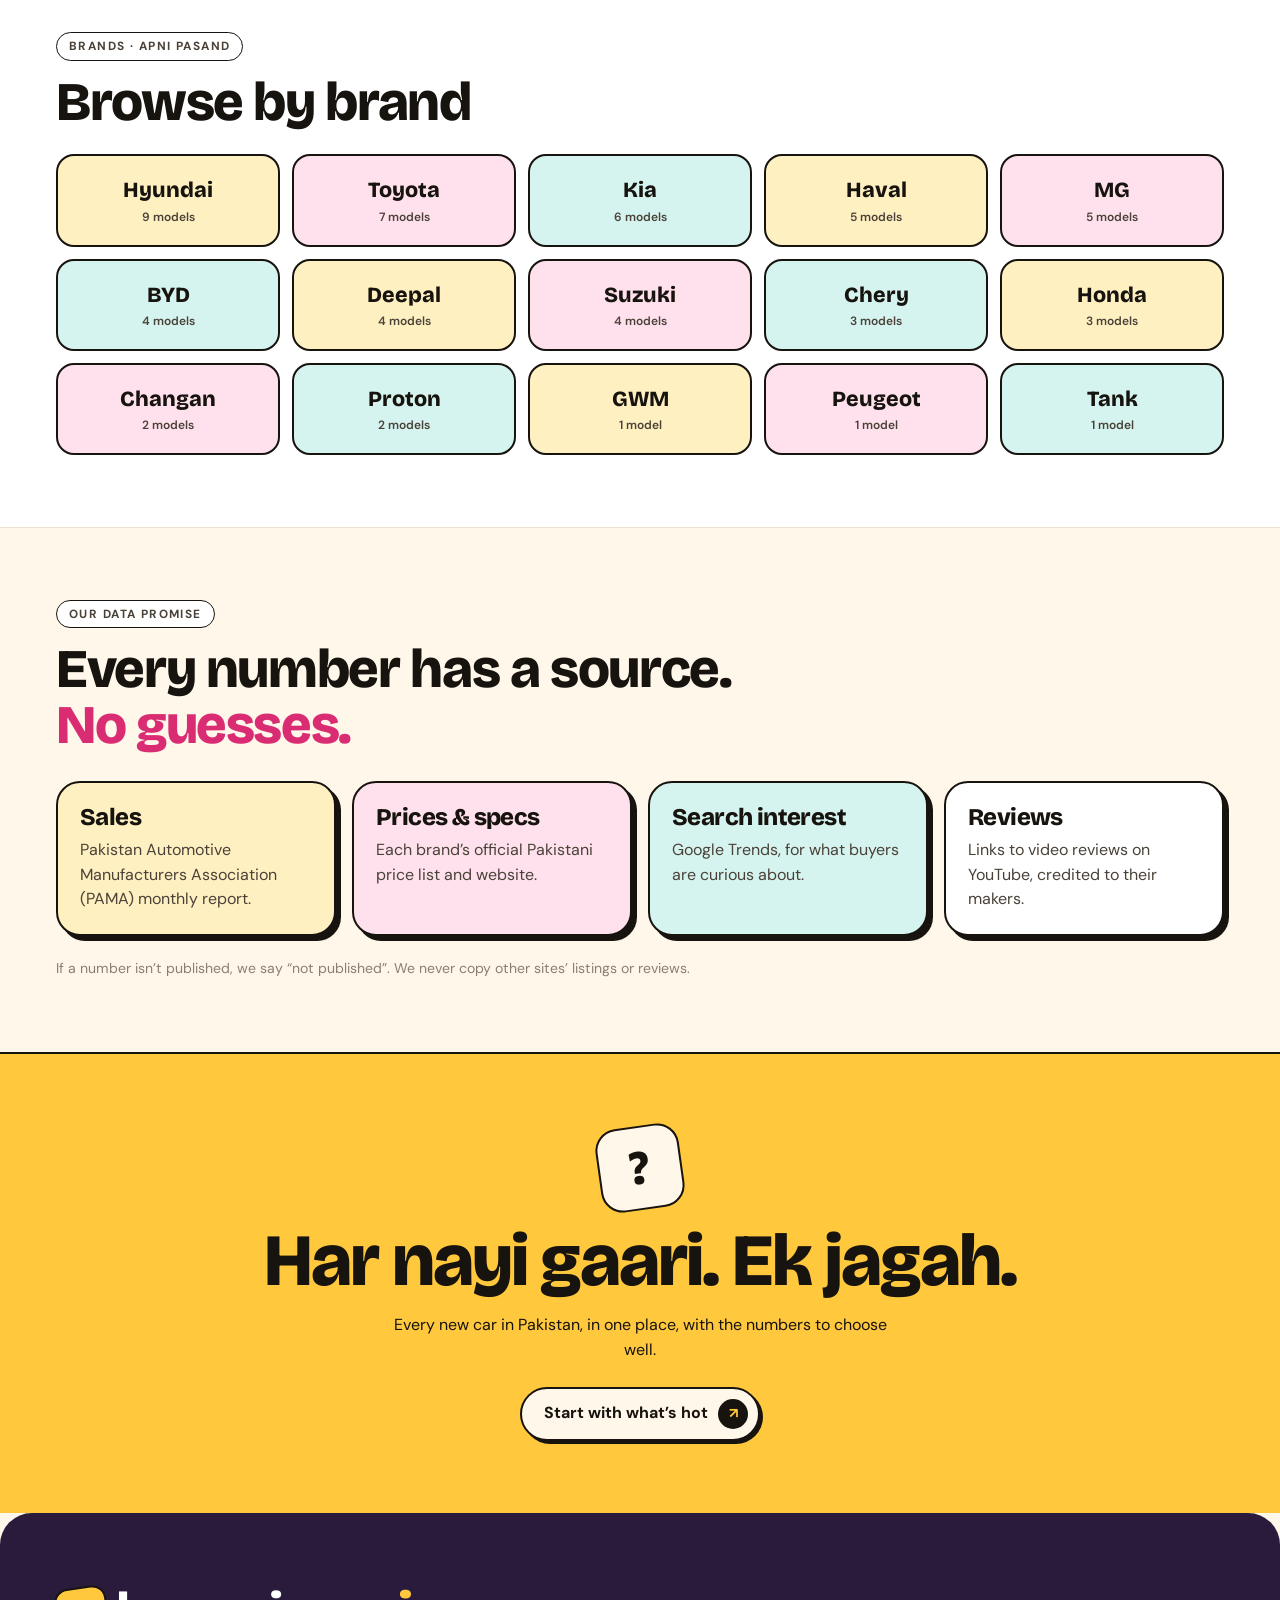
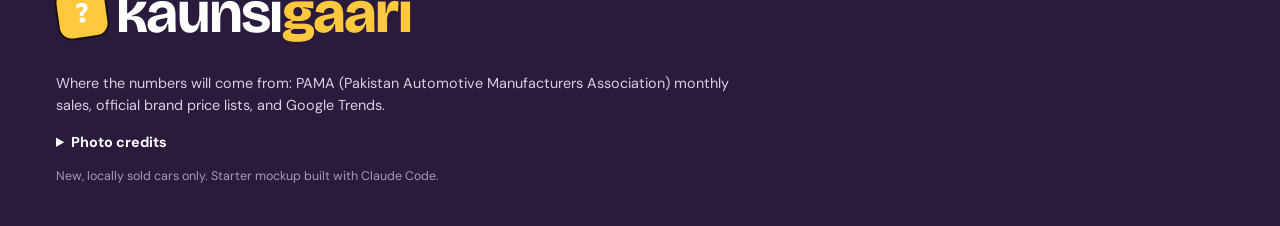
==== commit 18fbd954: "Add official specs for all 57 cars and a buzz signal Specs: researched from each brand's official Pa" ====
--- a/index.html
+++ b/index.html
@@ -5,10 +5,14 @@
   <meta name="viewport" content="width=device-width, initial-scale=1">
   <title>KaunsiGaari | Which new car should you buy?</title>
   <meta name="description" content="Every new car sold in Pakistan, ranked by what's hot: monthly sales, momentum and search interest.">
+  <link rel="icon" href="favicon.svg" type="image/svg+xml">
+  <link rel="icon" href="favicon-32.png" sizes="32x32" type="image/png">
+  <link rel="apple-touch-icon" href="apple-touch-icon.png">
+  <meta name="theme-color" content="#FFF7EA">
   <link rel="preconnect" href="https://fonts.googleapis.com">
   <link rel="preconnect" href="https://fonts.gstatic.com" crossorigin>
   <link rel="stylesheet" href="https://fonts.googleapis.com/css2?family=Bricolage+Grotesque:opsz,wght@12..96,500..800&family=DM+Sans:opsz,wght@9..40,400..700&display=swap">
-  <link rel="stylesheet" href="style.css?v=8">
+  <link rel="stylesheet" href="style.css?v=10">
 </head>
 <body>
 
@@ -54,6 +58,7 @@
         </div>
 
         <div class="hero__card">
+          <a class="car__link" id="hero-link" href="#hot" aria-label="See this car"></a>
           <div class="hero__photo">
             <img id="hero-img" alt="">
             <span class="sticker">#1 this month 🔥</span>
@@ -79,7 +84,7 @@
           <div>
             <p class="kicker">Hot list · abhi kya chal raha hai</p>
             <h2>What Pakistan wants right now</h2>
-            <p class="section__sub">Hot Score = sales (45%) + growth vs last month (30%) + Google search interest (25%).</p>
+            <p class="section__sub">Hot Score = sales (40%) + growth vs last month (20%) + Google search interest (20%) + buzz: how much people are talking about it (20%).</p>
           </div>
         </div>
 
@@ -120,12 +125,13 @@
           <p class="kicker">Our signature · hot score</p>
           <h2>What’s hot, in <span class="hl-y">one number.</span></h2>
           <p class="section__sub">Every car gets a score out of 100, mixed from three real signals. Each car page shows its own breakdown, so you can see why it ranks where it does.</p>
-          <p class="section__sub" style="font-size:.88rem">Search interest is coming soon. Until then the score uses sales and growth only, scaled up to 100. Cars with no published sales aren’t ranked.</p>
+          <p class="section__sub" style="font-size:.88rem">Search interest is coming soon. Until then the score uses sales, growth and buzz, scaled up to 100. Cars with no published sales aren’t ranked.</p>
         </div>
         <div class="mix">
-          <div class="mix__row"><span class="mix__label">Sales this month</span><span class="mix__bar" style="--w:100%; --c:var(--yellow)"></span><b>45%</b></div>
-          <div class="mix__row"><span class="mix__label">Growth vs last month</span><span class="mix__bar" style="--w:66.7%; --c:var(--pink)"></span><b>30%</b></div>
-          <div class="mix__row"><span class="mix__label">Search interest</span><span class="mix__bar" style="--w:55.6%; --c:var(--teal)"></span><b>25%</b></div>
+          <div class="mix__row"><span class="mix__label">Sales this month</span><span class="mix__bar" style="--w:100%; --c:var(--yellow)"></span><b>40%</b></div>
+          <div class="mix__row"><span class="mix__label">Growth vs last month</span><span class="mix__bar" style="--w:50%; --c:var(--pink)"></span><b>20%</b></div>
+          <div class="mix__row"><span class="mix__label">Buzz: news and videos, last 30 days</span><span class="mix__bar" style="--w:50%; --c:#B48CFF"></span><b>20%</b></div>
+          <div class="mix__row"><span class="mix__label">Search interest (coming soon)</span><span class="mix__bar" style="--w:50%; --c:var(--teal)"></span><b>20%</b></div>
         </div>
       </div>
     </section>
@@ -210,8 +216,8 @@
   </footer>
 
   <script src="photos.js?v=8"></script>
-  <script src="data/cars.js?v=7"></script>
-  <script src="data.js?v=7"></script>
-  <script src="script.js?v=8"></script>
+  <script src="data/cars.js?v=11"></script>
+  <script src="data.js?v=11"></script>
+  <script src="script.js?v=11"></script>
 </body>
 </html>
--- a/style.css
+++ b/style.css
@@ -349,3 +349,13 @@
 .body-note { color: var(--ink-2); margin: 18px 0 0; }
 .variants td { font-size: .9rem; }
 .price-card .delta--price { display: inline-block; margin-top: 6px; }
+/* The hero card is one big link to the No. 1 car */
+.hero__card { cursor: pointer; transition: transform .2s, box-shadow .2s; }
+.hero__card:hover { transform: rotate(0deg) translate(-3px, -3px); box-shadow: 11px 11px 0 var(--ink); }
+.hero__card .car__link { border-radius: 28px; }
+.specs sup a { color: var(--pink-text); font-size: .7rem; font-weight: 800; text-decoration: none; margin-left: 2px; }
+.specs dd { font-size: .95rem; }
+/* Buzz: the stories behind the number */
+.buzz-list { margin: 14px 0 0; padding-left: 20px; display: grid; gap: 10px; }
+.buzz-list a { color: var(--ink); font-weight: 600; text-decoration-color: var(--pink); text-underline-offset: 3px; }
+.buzz-kind { font-size: .75rem; color: var(--muted); font-weight: 700; }
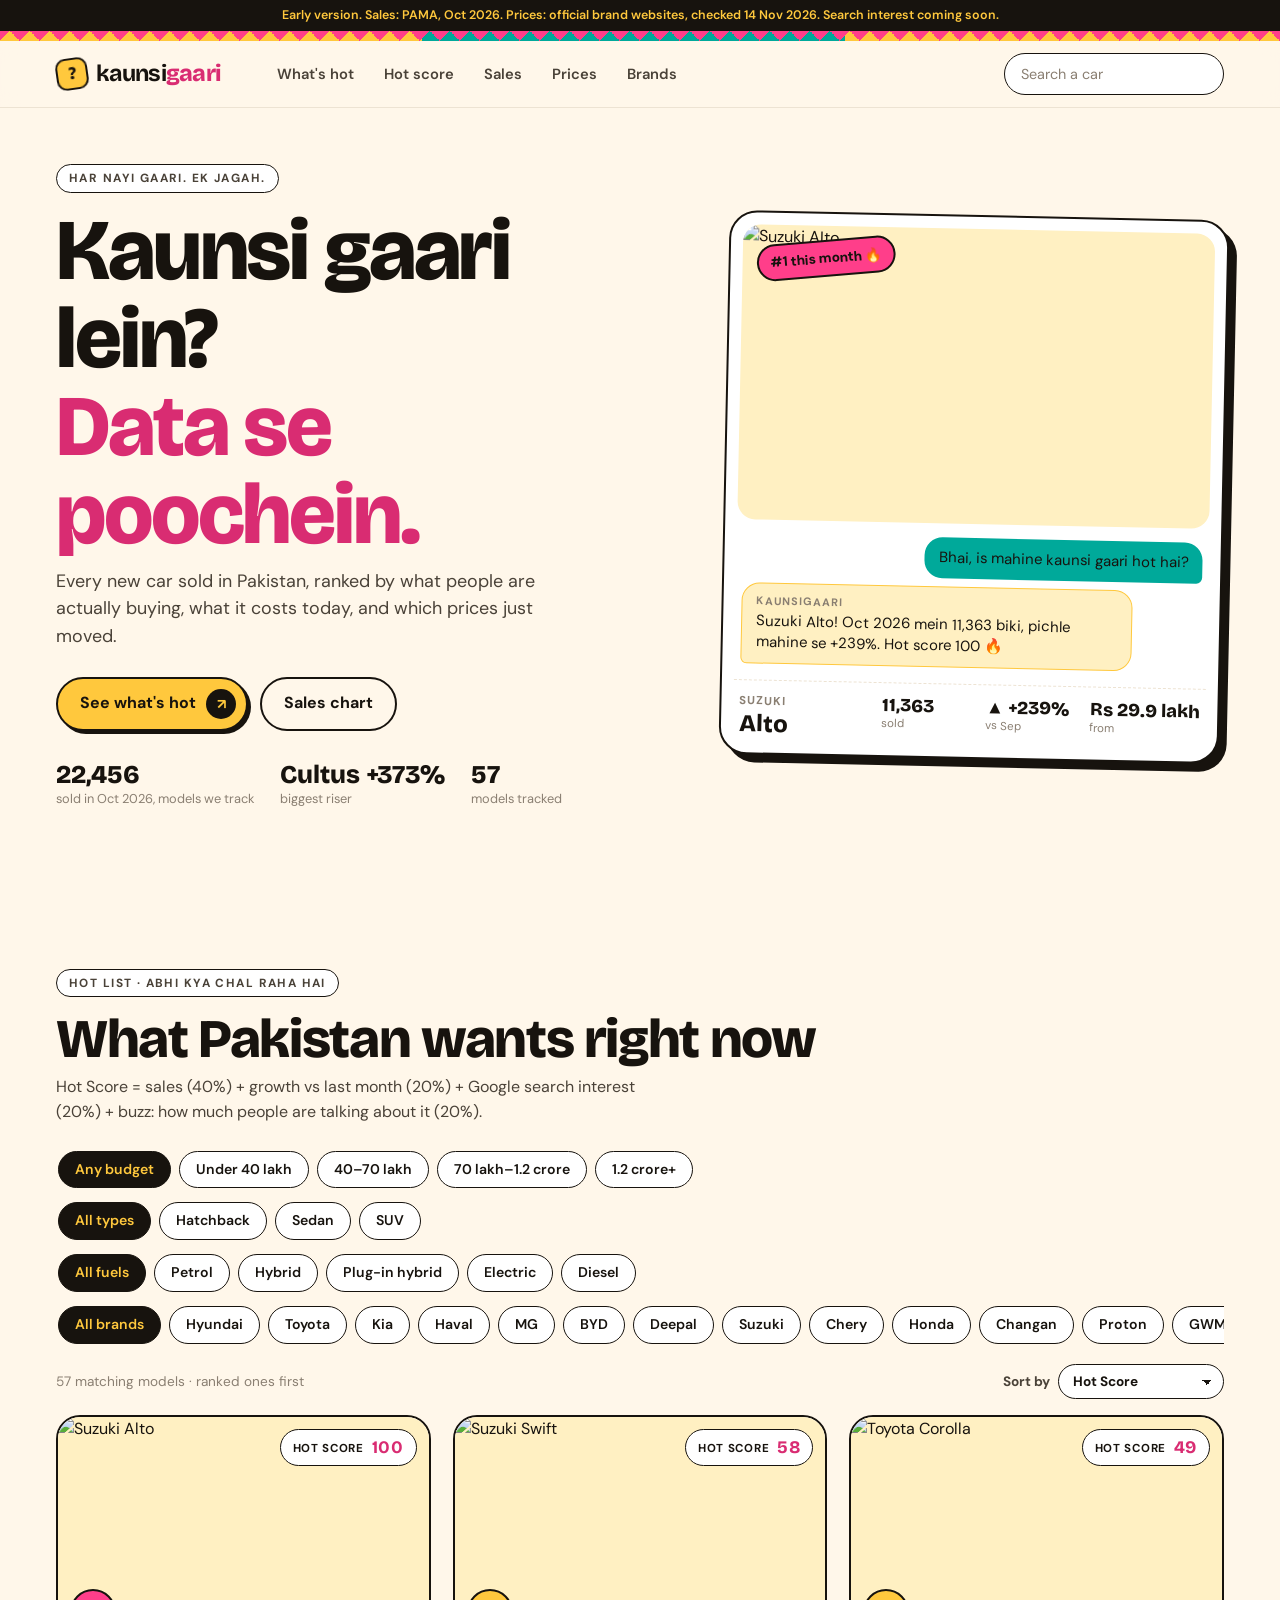
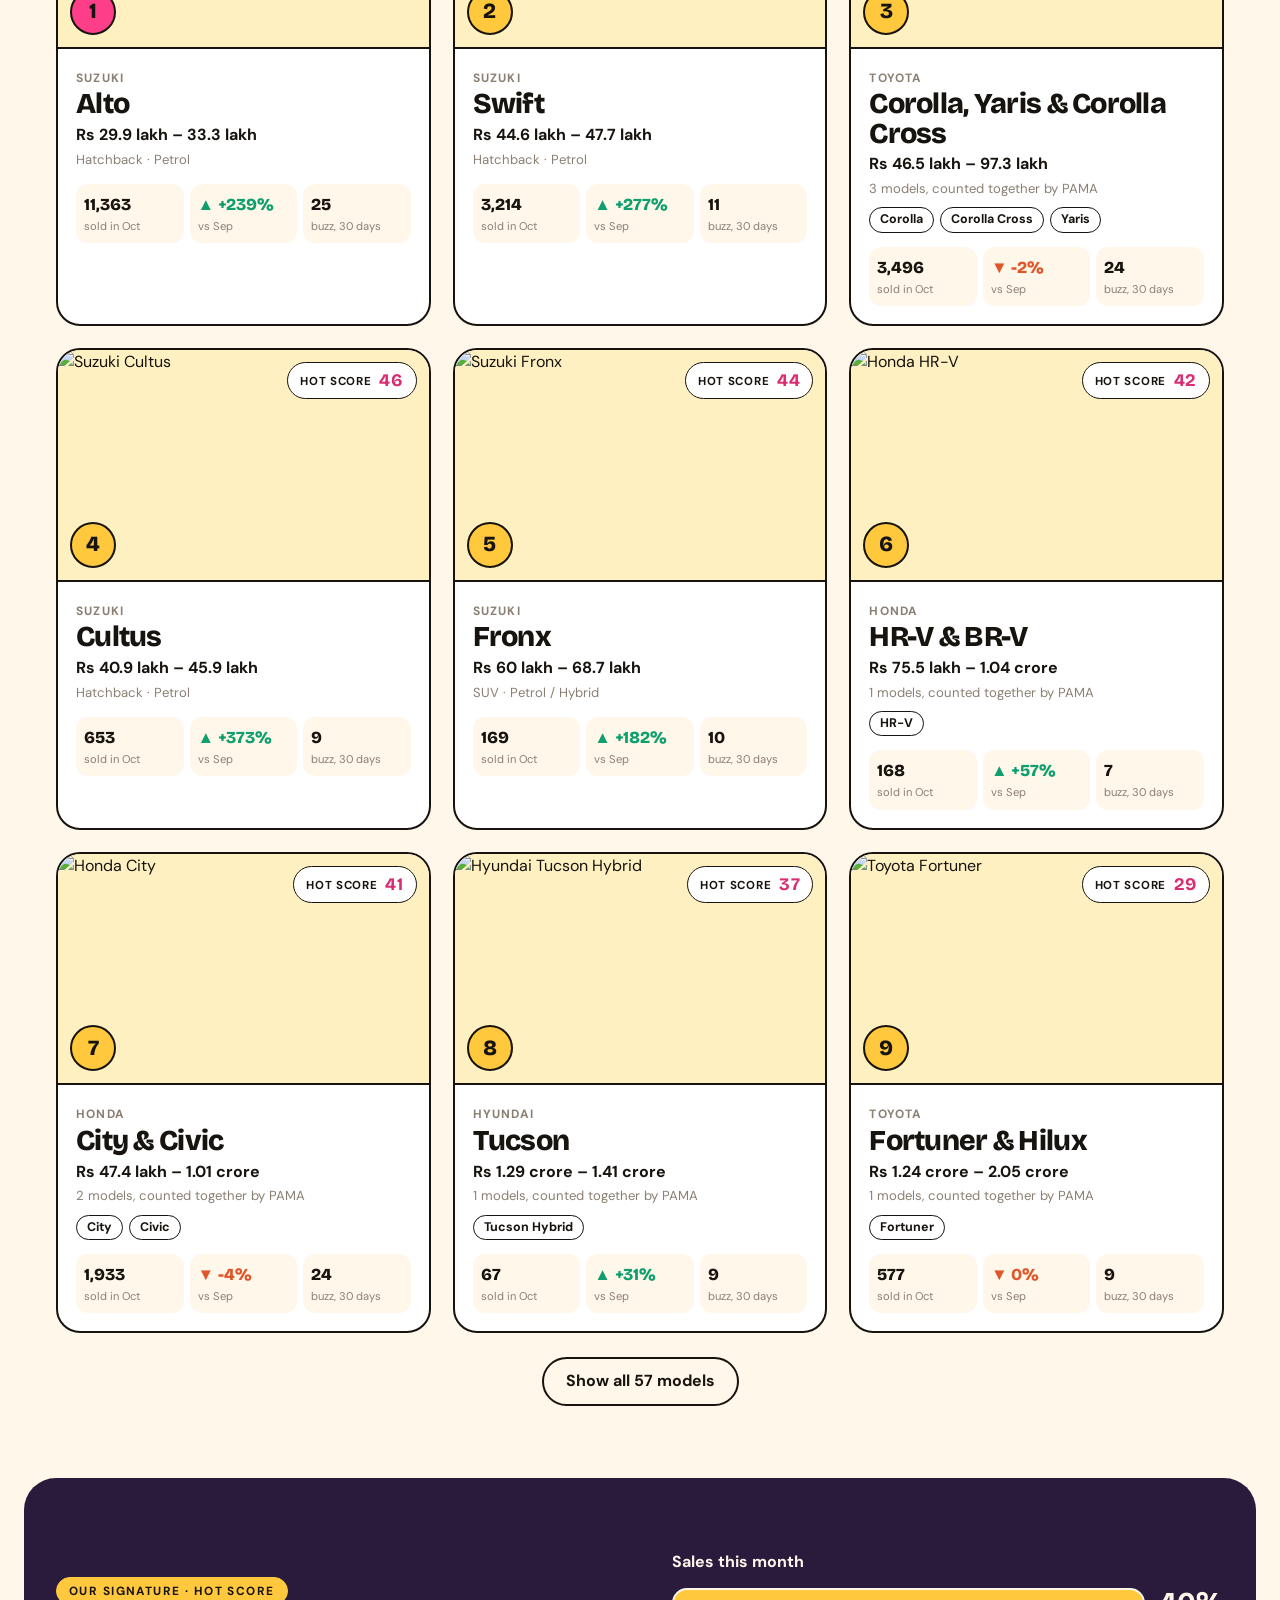
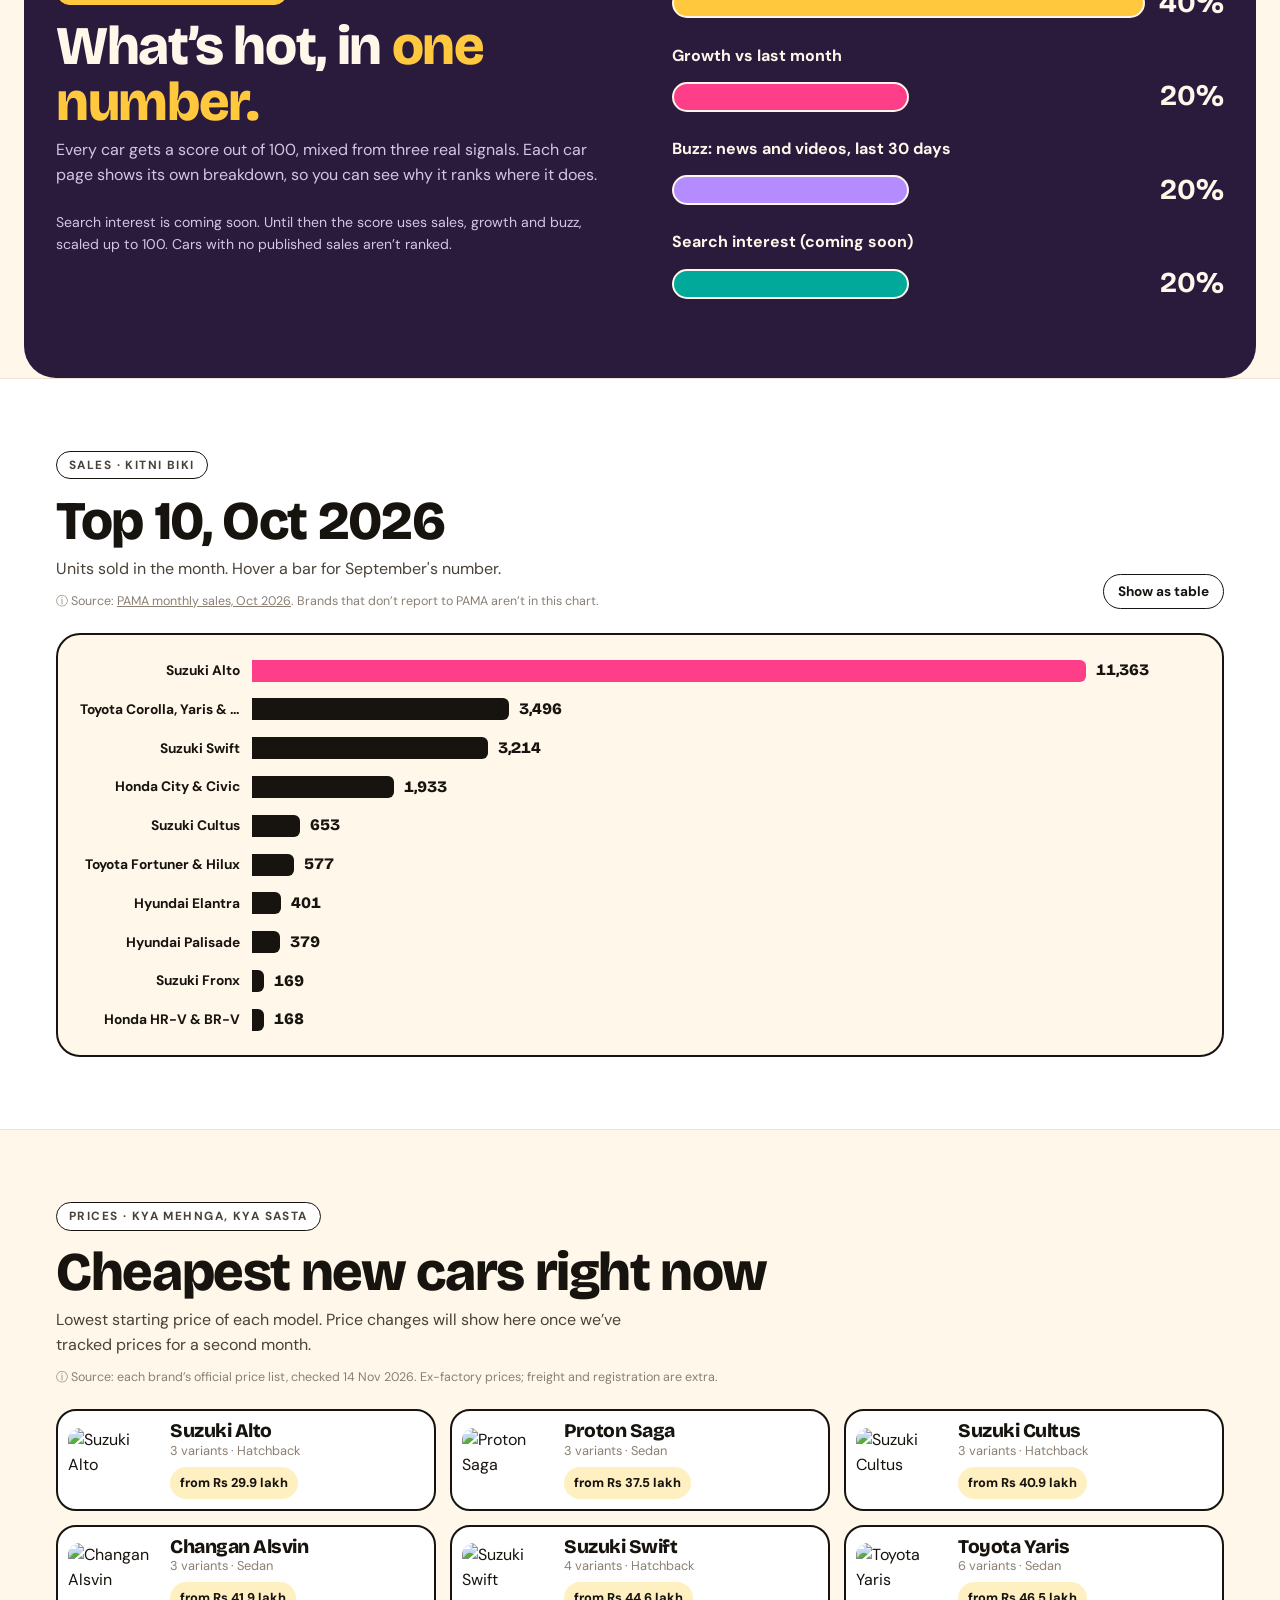
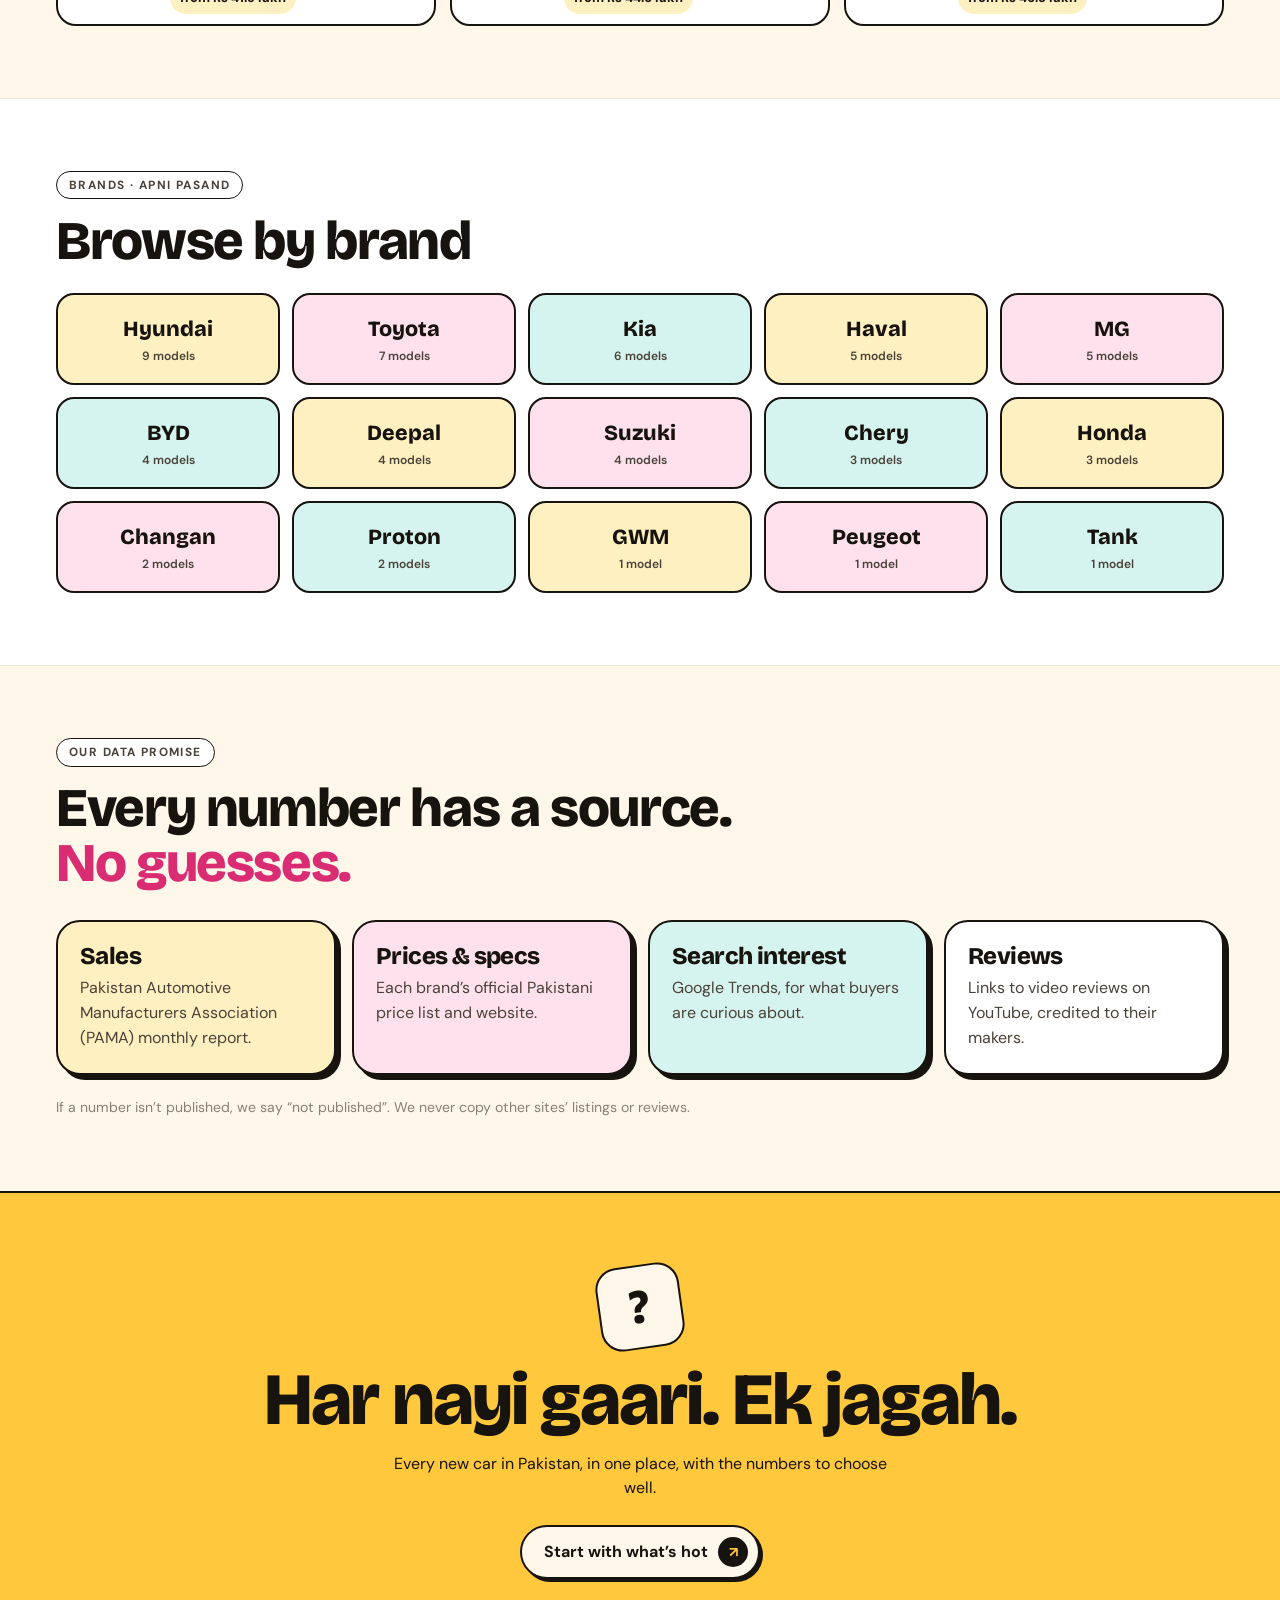
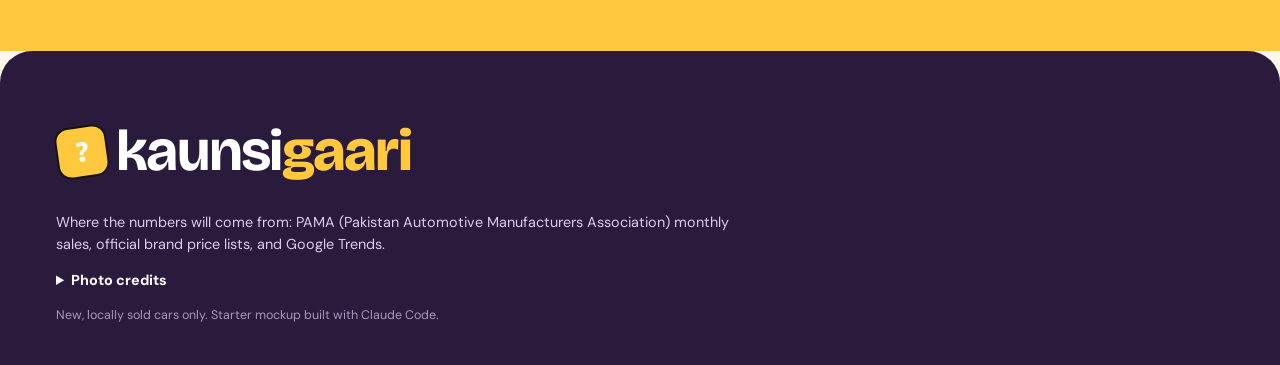
==== commit 07a5596a: "Add brand filter, sort menu, Show all and Clear filters Hot List can now be filtered by brand (all 1" ====
--- a/index.html
+++ b/index.html
@@ -12,7 +12,7 @@
   <link rel="preconnect" href="https://fonts.googleapis.com">
   <link rel="preconnect" href="https://fonts.gstatic.com" crossorigin>
   <link rel="stylesheet" href="https://fonts.googleapis.com/css2?family=Bricolage+Grotesque:opsz,wght@12..96,500..800&family=DM+Sans:opsz,wght@9..40,400..700&display=swap">
-  <link rel="stylesheet" href="style.css?v=10">
+  <link rel="stylesheet" href="style.css?v=12">
 </head>
 <body>
 
@@ -110,11 +110,27 @@
             <button class="chip" data-value="Electric">Electric</button>
             <button class="chip" data-value="Diesel">Diesel</button>
           </div>
-        </div>
-
-        <p class="result-count" id="result-count"></p>
+          <div class="chips" data-filter="brand" id="brand-chips" aria-label="Brand">
+            <button class="chip is-on" data-value="all">All brands</button>
+          </div>
+        </div>
+
+        <div class="list-bar">
+          <p class="result-count" id="result-count"></p>
+          <label class="sort">
+            <span>Sort by</span>
+            <select id="sort">
+              <option value="hot">Hot Score</option>
+              <option value="price-asc">Price: low to high</option>
+              <option value="price-desc">Price: high to low</option>
+              <option value="buzz">Most talked about</option>
+            </select>
+          </label>
+          <button class="link-btn" id="clear-filters" hidden>Clear filters</button>
+        </div>
         <ol class="hot-list" id="hot-list"></ol>
-        <p class="empty" id="empty" hidden>No cars match those filters. Try a wider budget.</p>
+        <p class="empty" id="empty" hidden>No cars match those filters. Try a wider budget, or clear the filters.</p>
+        <div class="show-all"><button class="btn btn--ghost" id="show-all" hidden>Show all</button></div>
       </div>
     </section>
 
@@ -218,6 +234,6 @@
   <script src="photos.js?v=8"></script>
   <script src="data/cars.js?v=11"></script>
   <script src="data.js?v=11"></script>
-  <script src="script.js?v=11"></script>
+  <script src="script.js?v=13"></script>
 </body>
 </html>
--- a/style.css
+++ b/style.css
@@ -359,3 +359,15 @@
 .buzz-list { margin: 14px 0 0; padding-left: 20px; display: grid; gap: 10px; }
 .buzz-list a { color: var(--ink); font-weight: 600; text-decoration-color: var(--pink); text-underline-offset: 3px; }
 .buzz-kind { font-size: .75rem; color: var(--muted); font-weight: 700; }
+
+/* Filter bar extras: sort menu, clear button, show all */
+.list-bar { display: flex; flex-wrap: wrap; align-items: center; gap: 10px 18px; margin: 0 0 16px; }
+.list-bar .result-count { margin: 0; }
+.sort { display: inline-flex; align-items: center; gap: 8px; font-size: .85rem; font-weight: 700; color: var(--ink-2); }
+.sort select { font: inherit; font-weight: 700; color: var(--ink); background: var(--paper); border: 1.5px solid var(--ink); border-radius: 999px; padding: 6px 30px 6px 14px; appearance: none; -webkit-appearance: none;
+  background-image: linear-gradient(45deg, transparent 50%, var(--ink) 50%), linear-gradient(135deg, var(--ink) 50%, transparent 50%);
+  background-position: calc(100% - 16px) 55%, calc(100% - 11px) 55%; background-size: 5px 5px; background-repeat: no-repeat; cursor: pointer; }
+.sort select:focus { outline: 3px solid var(--pink); outline-offset: 1px; }
+.list-bar .link-btn { margin: 0; }
+.show-all { display: flex; justify-content: center; margin-top: 24px; }
+@media (min-width: 640px) { .list-bar .sort { margin-left: auto; } }
